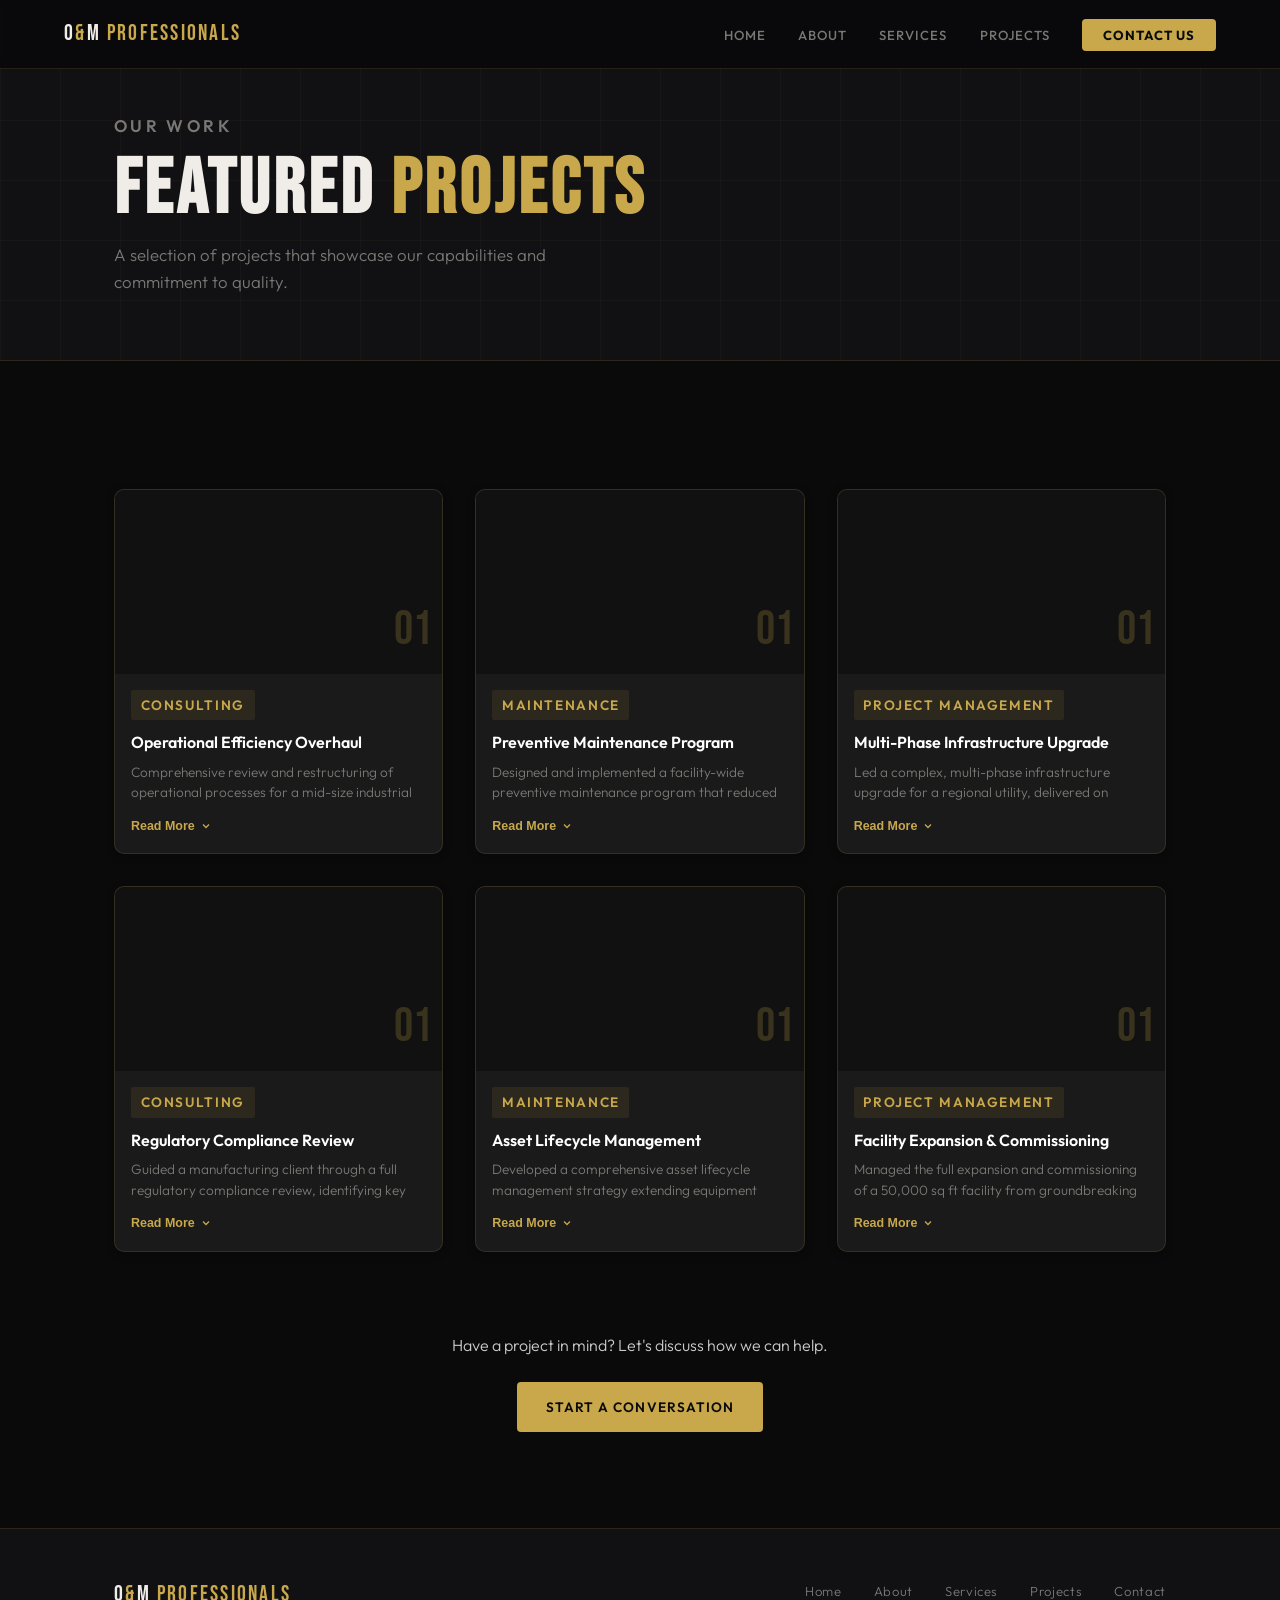
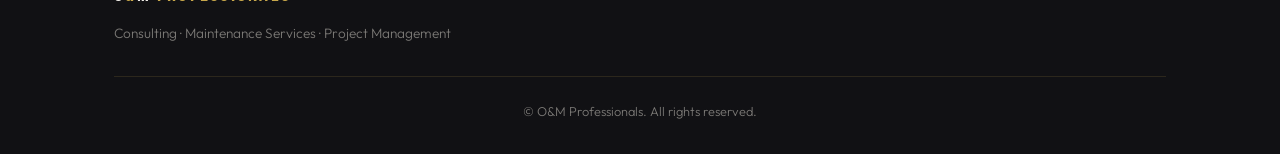
==== projects.html @ 2703a6f7 "Update projects.html" ====
<!DOCTYPE html>
<html lang="en">
<head>
<meta charset="UTF-8"/>
<meta name="viewport" content="width=device-width, initial-scale=1.0"/>
<title>Projects | O&M Professionals</title>
<link rel="stylesheet" href="css/style.css"/>
<link href="https://fonts.googleapis.com/css2?family=Bebas+Neue&family=Outfit:wght@300;400;500;600;700&display=swap" rel="stylesheet"/>
<style>
  /* Projects Grid */
  .projects-grid {
    display: grid;
    grid-template-columns: repeat(auto-fill,minmax(300px,1fr));
    gap: 2rem;
    margin-top: 2rem;
  }
  .project-card {
    background:#1a1a1a;
    border-radius:10px;
    overflow:hidden;
    box-shadow:0 2px 8px rgba(0,0,0,.3);
    color:#fff;
    display:flex;
    flex-direction:column;
    font-family:'Outfit',sans-serif;
  }
  .project-info {
    padding:1rem;
  }
  .project-tag {
    font-weight:600;
    color:#c8a84b;
    font-size:.85rem;
    text-transform:uppercase;
  }
  .proj-desc {
    font-size:.9rem;
    color:#ccc;
    line-height:1.5;
    max-height:3em;
    overflow:hidden;
    transition:max-height .4s ease;
    margin-bottom:.5rem;
  }
  .proj-desc.open { max-height:800px; }

  .rmb {
    background:none;
    border:none;
    color:#c8a84b;
    font-weight:600;
    font-size:.78rem;
    cursor:pointer;
    display:inline-flex;
    align-items:center;
    gap:.3rem;
    transition:color .2s;
  }
  .rmb:hover { color:#e6d07b; }
  .rmb svg { width:12px; height:12px; transition:transform .3s; }
  .rmb.open svg { transform:rotate(180deg); }

  /* Slider */
  .card-slider { position:relative; aspect-ratio:16/9; overflow:hidden; background:#111; }
  .card-track { display:flex; height:100%; transition:transform .5s ease; }
  .card-slide { min-width:100%; height:100%; flex-shrink:0; display:flex; align-items:center; justify-content:center; position:relative; }
  .card-slide-bg { position:absolute; inset:0; background-size:cover; background-position:center; transition:transform .5s; }
  .card-slide-num { font-family:'Bebas Neue',sans-serif; font-size:3rem; color:rgba(200,168,75,.22); position:absolute; bottom:5px; right:10px; z-index:1; }
</style>
</head>
<body>

<nav id="navbar">
  <div class="nav-inner">
    <a href="index.html" class="nav-logo">O<span class="gold">&amp;</span>M <span class="gold">Professionals</span></a>
    <button class="hamburger" id="hamburger"><span></span><span></span><span></span></button>
    <ul class="nav-links" id="navLinks">
      <li><a href="index.html">Home</a></li>
      <li><a href="about.html">About</a></li>
      <li><a href="services.html">Services</a></li>
      <li><a href="projects.html">Projects</a></li>
      <li><a href="contact.html" class="nav-cta">Contact Us</a></li>
    </ul>
  </div>
</nav>

<section class="page-hero">
  <div class="container page-hero-inner">
    <p class="section-eyebrow">Our Work</p>
    <h1>Featured <span>Projects</span></h1>
    <p>A selection of projects that showcase our capabilities and commitment to quality.</p>
  </div>
</section>

<section class="projects-section">
  <div class="container">
    <div class="projects-grid" id="projectsGrid"></div>

    <div style="margin-top: 5rem; text-align: center;">
      <p style="color: #ccc; margin-bottom: 1.5rem;">Have a project in mind? Let's discuss how we can help.</p>
      <a href="contact.html" class="btn-primary">Start a Conversation</a>
    </div>
  </div>
</section>

<footer id="footer">
  <div class="container">
    <div class="footer-top">
      <div class="footer-brand">
        <a href="index.html" class="nav-logo">O<span class="gold">&amp;</span>M <span class="gold">Professionals</span></a>
        <p>Consulting · Maintenance Services · Project Management</p>
      </div>
      <ul class="footer-nav">
        <li><a href="index.html">Home</a></li>
        <li><a href="about.html">About</a></li>
        <li><a href="services.html">Services</a></li>
        <li><a href="projects.html">Projects</a></li>
        <li><a href="contact.html">Contact</a></li>
      </ul>
    </div>
    <div class="footer-bottom">
      <p>&copy; <span id="year"></span> O&amp;M Professionals. All rights reserved.</p>
    </div>
  </div>
</footer>

<script>
// PROJECT DATA (6 projects)
var PROJECTS = [
  { id:1, tag:'Consulting', title:'Operational Efficiency Overhaul',
    desc:'Comprehensive review and restructuring of operational processes for a mid-size industrial client, resulting in a 30% reduction in overhead costs.',
    imgs:['project1a.jpg','project1b.jpg','project1c.jpg'] },
  { id:2, tag:'Maintenance', title:'Preventive Maintenance Program',
    desc:'Designed and implemented a facility-wide preventive maintenance program that reduced unplanned downtime by over 45% within the first year.',
    imgs:['project2a.jpg','project2b.jpg'] },
  { id:3, tag:'Project Management', title:'Multi-Phase Infrastructure Upgrade',
    desc:'Led a complex, multi-phase infrastructure upgrade for a regional utility, delivered on schedule and 8% under budget across 18 months.',
    imgs:['project3a.jpg','project3b.jpg','project3c.jpg'] },
  { id:4, tag:'Consulting', title:'Regulatory Compliance Review',
    desc:'Guided a manufacturing client through a full regulatory compliance review, identifying key gaps and implementing corrective action plans.',
    imgs:['project4a.jpg','project4b.jpg'] },
  { id:5, tag:'Maintenance', title:'Asset Lifecycle Management',
    desc:'Developed a comprehensive asset lifecycle management strategy extending equipment service life by an average of 6 years across the fleet.',
    imgs:['project5a.jpg','project5b.jpg','project5c.jpg'] },
  { id:6, tag:'Project Management', title:'Facility Expansion & Commissioning',
    desc:'Managed the full expansion and commissioning of a 50,000 sq ft facility from groundbreaking through operational handover.',
    imgs:['project6a.jpg','project6b.jpg'] }
];

document.addEventListener('DOMContentLoaded', function() {
  var grid = document.getElementById('projectsGrid');

  PROJECTS.forEach(function(p){
    // Build slides
    var slidesHTML = p.imgs.map(function(img,j){
      return '<div class="card-slide"><div class="card-slide-bg" style="background-image:url(\'images/'+img+'\')"></div><div class="card-slide-num">'+String(j+1).padStart(2,'0')+'</div></div>';
    }).join('');

    var card = document.createElement('div');
    card.className = 'project-card';
    card.innerHTML =
      '<div class="card-slider">' +
        '<div class="card-track">' + slidesHTML + '</div>' +
      '</div>' +
      '<div class="project-info">' +
        '<span class="project-tag">'+p.tag+'</span>' +
        '<h3>'+p.title+'</h3>' +
        '<p class="proj-desc" id="pd-'+p.id+'">'+p.desc+'</p>' +
        '<button class="rmb" id="rmb-'+p.id+'">Read More <svg viewBox="0 0 24 24" fill="none" stroke="currentColor" stroke-width="2.5"><polyline points="6 9 12 15 18 9"/></svg></button>' +
      '</div>';

    grid.appendChild(card);

    // Auto slider
    var track = card.querySelector('.card-track');
    var slidesCount = p.imgs.length;
    var current = 0;
    setInterval(function(){
      current = (current + 1) % slidesCount;
      track.style.transform = 'translateX(-' + (current*100) + '%)';
    },3500);

    // Read More toggle
    var descEl = document.getElementById('pd-'+p.id);
    var rmbEl = document.getElementById('rmb-'+p.id);
    rmbEl.addEventListener('click',function(){
      var isOpen = descEl.classList.toggle('open');
      rmbEl.classList.toggle('open',isOpen);
      rmbEl.innerHTML = (isOpen ? 'Read Less' : 'Read More') +
        ' <svg viewBox="0 0 24 24" fill="none" stroke="currentColor" stroke-width="2.5"><polyline points="6 9 12 15 18 9"/></svg>';
    });
  });
});
</script>
</body>
</html>
---- css/style.css ----
/* ===========================
   O&M PROFESSIONALS - STYLES
   Edit freely to customize!
=========================== */

:root {
  --bg:       #0a0a0b;
  --bg2:      #111114;
  --bg3:      #16161a;
  --bg4:      #1c1c22;
  --accent:   #c8a84b;
  --accent2:  #e8c86a;
  --text:     #f0ede8;
  --muted:    #7a7875;
  --border:   rgba(200, 168, 75, 0.15);
  --radius:   4px;
  --shadow:   0 8px 40px rgba(0,0,0,0.5);
  --trans:    all 0.3s ease;
}

*, *::before, *::after { margin: 0; padding: 0; box-sizing: border-box; }
html { scroll-behavior: smooth; }
body {
  background: var(--bg);
  color: var(--text);
  font-family: 'Outfit', sans-serif;
  font-weight: 300;
  line-height: 1.65;
  overflow-x: hidden;
}
img { max-width: 100%; display: block; }
a { text-decoration: none; color: inherit; }

.container { max-width: 1180px; margin: 0 auto; padding: 0 5vw; }
.gold { color: var(--accent); }

.section-eyebrow {
  display: inline-block;
  font-size: 0.75rem;
  font-weight: 600;
  letter-spacing: 0.2em;
  text-transform: uppercase;
  color: var(--accent);
  margin-bottom: 0.75rem;
}
.section-title {
  font-family: 'Bebas Neue', sans-serif;
  font-size: clamp(2.2rem, 4vw, 3.2rem);
  letter-spacing: 0.04em;
  line-height: 1.1;
  margin-bottom: 1rem;
}
.section-title span { color: var(--accent); }
.section-subtitle { color: var(--muted); max-width: 560px; font-size: 1rem; }
.section-header { text-align: center; margin-bottom: 4rem; }
.section-header .section-subtitle { margin: 0 auto; }
.body-text { color: #b8b4ae; margin-bottom: 1rem; }

/* BUTTONS */
.btn-primary {
  display: inline-flex;
  align-items: center;
  gap: 0.5rem;
  background: var(--accent);
  color: #0a0a0b;
  font-family: 'Outfit', sans-serif;
  font-size: 0.85rem;
  font-weight: 600;
  letter-spacing: 0.08em;
  text-transform: uppercase;
  padding: 0.85rem 1.8rem;
  border: none;
  border-radius: var(--radius);
  cursor: pointer;
  transition: var(--trans);
}
.btn-primary:hover { background: var(--accent2); transform: translateY(-2px); box-shadow: 0 6px 20px rgba(200,168,75,0.3); }

.btn-outline {
  display: inline-flex;
  align-items: center;
  font-size: 0.85rem;
  font-weight: 600;
  letter-spacing: 0.08em;
  text-transform: uppercase;
  padding: 0.85rem 1.8rem;
  border: 1px solid rgba(240,237,232,0.3);
  border-radius: var(--radius);
  color: var(--text);
  background: transparent;
  transition: var(--trans);
}
.btn-outline:hover { border-color: var(--accent); color: var(--accent); }

/* ======================== NAV ======================== */
#navbar {
  position: fixed;
  top: 0; left: 0; right: 0;
  z-index: 200;
  padding: 0 5vw;
  background: rgba(10,10,11,0.95);
  backdrop-filter: blur(14px);
  border-bottom: 1px solid var(--border);
}
.nav-inner {
  display: flex;
  align-items: center;
  justify-content: space-between;
  height: 68px;
}
.nav-logo {
  font-family: 'Bebas Neue', sans-serif;
  font-size: 1.4rem;
  letter-spacing: 0.1em;
  white-space: nowrap;
}
.nav-links {
  display: flex;
  align-items: center;
  gap: 2rem;
  list-style: none;
}
.nav-links a {
  font-size: 0.82rem;
  font-weight: 500;
  letter-spacing: 0.08em;
  text-transform: uppercase;
  color: var(--muted);
  transition: color 0.2s;
  padding-bottom: 4px;
  border-bottom: 2px solid transparent;
}
.nav-links a:hover { color: var(--text); }
.nav-links a.active { color: var(--accent); border-bottom-color: var(--accent); }
.nav-cta {
  background: var(--accent) !important;
  color: #0a0a0b !important;
  padding: 0.5rem 1.3rem !important;
  border-radius: var(--radius) !important;
  font-weight: 700 !important;
  border-bottom: none !important;
}
.nav-cta:hover { background: var(--accent2) !important; }
.nav-cta.active { background: var(--accent2) !important; border-bottom: none !important; }

.hamburger {
  display: none;
  flex-direction: column;
  gap: 5px;
  background: none;
  border: none;
  cursor: pointer;
  padding: 4px;
}
.hamburger span { display: block; width: 24px; height: 2px; background: var(--text); transition: var(--trans); border-radius: 2px; }

/* ======================== PAGE HERO (inner pages) ======================== */
.page-hero {
  padding: 7rem 0 4rem;
  background: var(--bg2);
  border-bottom: 1px solid var(--border);
  position: relative;
  overflow: hidden;
}
.page-hero::before {
  content: '';
  position: absolute;
  inset: 0;
  background-image:
    linear-gradient(rgba(200,168,75,0.04) 1px, transparent 1px),
    linear-gradient(90deg, rgba(200,168,75,0.04) 1px, transparent 1px);
  background-size: 60px 60px;
  pointer-events: none;
}
.page-hero-inner { position: relative; }
.page-hero h1 {
  font-family: 'Bebas Neue', sans-serif;
  font-size: clamp(3rem, 6vw, 5rem);
  letter-spacing: 0.05em;
  line-height: 1;
  margin-bottom: 0.75rem;
}
.page-hero h1 span { color: var(--accent); }
.page-hero p { color: var(--muted); font-size: 1.05rem; max-width: 500px; }

/* ======================== SLIDER (home) ======================== */
.slider { position: relative; width: 100%; height: 100vh; min-height: 600px; overflow: hidden; }
.slide { position: absolute; inset: 0; opacity: 0; transition: opacity 0.9s ease; }
.slide.active { opacity: 1; z-index: 1; }
.slide-bg {
  position: absolute; inset: 0;
  background-size: cover; background-position: center;
  background-color: #1a1a22;
  transform: scale(1.04);
  transition: transform 6s ease;
}
.slide.active .slide-bg { transform: scale(1); }
.slide-overlay {
  position: absolute; inset: 0;
  background: linear-gradient(105deg, rgba(10,10,11,0.88) 0%, rgba(10,10,11,0.5) 60%, rgba(10,10,11,0.2) 100%);
}
.slide-overlay::after {
  content: '';
  position: absolute; inset: 0;
  background-image:
    linear-gradient(rgba(200,168,75,0.04) 1px, transparent 1px),
    linear-gradient(90deg, rgba(200,168,75,0.04) 1px, transparent 1px);
  background-size: 60px 60px;
}
.slide-content {
  position: absolute; inset: 0; z-index: 2;
  display: flex; flex-direction: column; justify-content: center;
  padding: 0 5vw; padding-top: 68px; max-width: 780px;
}
.slide-eyebrow {
  font-size: 0.75rem; font-weight: 600; letter-spacing: 0.25em;
  text-transform: uppercase; color: var(--accent); margin-bottom: 1rem;
  opacity: 0; transform: translateY(16px);
  transition: opacity 0.6s 0.3s ease, transform 0.6s 0.3s ease;
}
.slide.active .slide-eyebrow { opacity: 1; transform: translateY(0); }
.slide-content h1 {
  font-family: 'Bebas Neue', sans-serif;
  font-size: clamp(3rem, 7vw, 6rem);
  letter-spacing: 0.04em; line-height: 1.05; margin-bottom: 1.2rem;
  opacity: 0; transform: translateY(24px);
  transition: opacity 0.7s 0.5s ease, transform 0.7s 0.5s ease;
}
.slide.active .slide-content h1 { opacity: 1; transform: translateY(0); }
.slide-content h1 span { color: var(--accent); }
.slide-sub {
  font-size: 1rem; color: rgba(240,237,232,0.75);
  max-width: 480px; margin-bottom: 2rem;
  opacity: 0; transform: translateY(16px);
  transition: opacity 0.6s 0.7s ease, transform 0.6s 0.7s ease;
}
.slide.active .slide-sub { opacity: 1; transform: translateY(0); }
.slide-btns {
  display: flex; gap: 1rem; flex-wrap: wrap;
  opacity: 0; transform: translateY(16px);
  transition: opacity 0.6s 0.9s ease, transform 0.6s 0.9s ease;
}
.slide.active .slide-btns { opacity: 1; transform: translateY(0); }
.slider-arrow {
  position: absolute; top: 50%; transform: translateY(-50%);
  z-index: 10; background: rgba(200,168,75,0.15);
  border: 1px solid var(--border); color: var(--text);
  width: 48px; height: 48px; border-radius: 50%;
  font-size: 1.2rem; cursor: pointer; transition: var(--trans);
  display: flex; align-items: center; justify-content: center;
}
.slider-arrow:hover { background: var(--accent); color: #0a0a0b; }
.slider-arrow.prev { left: 2rem; }
.slider-arrow.next { right: 2rem; }
.slider-dots {
  position: absolute; bottom: 2rem; left: 50%; transform: translateX(-50%);
  z-index: 10; display: flex; gap: 0.6rem;
}
.dot {
  width: 8px; height: 8px; border-radius: 50%;
  background: rgba(240,237,232,0.3); border: none; cursor: pointer;
  transition: var(--trans); padding: 0;
}
.dot.active { background: var(--accent); transform: scale(1.3); }

/* ======================== ABOUT PAGE ======================== */
.about-section { padding: 6rem 0; background: var(--bg); }
.about-grid { display: grid; grid-template-columns: 1fr 1fr; gap: 5rem; align-items: center; }
.about-img-col { position: relative; }
.about-img-box {
  aspect-ratio: 4/5; border-radius: var(--radius);
  overflow: hidden; background: var(--bg3); position: relative;
}
.about-img-box img { width: 100%; height: 100%; object-fit: cover; }
.about-img-placeholder {
  position: absolute; inset: 0;
  display: flex; align-items: center; justify-content: center; background: var(--bg3);
}
.about-img-placeholder svg { width: 40%; opacity: 0.6; }
.about-badge {
  position: absolute; bottom: -1.5rem; right: -1.5rem;
  background: var(--accent); color: #0a0a0b;
  padding: 1.2rem 1.5rem; border-radius: var(--radius);
  text-align: center; box-shadow: var(--shadow);
}
.badge-num { display: block; font-family: 'Bebas Neue', sans-serif; font-size: 2.4rem; line-height: 1; }
.badge-text { display: block; font-size: 0.75rem; font-weight: 700; letter-spacing: 0.05em; }
.about-stats {
  display: flex; gap: 2rem; margin: 2rem 0;
  padding: 1.5rem 0;
  border-top: 1px solid var(--border); border-bottom: 1px solid var(--border);
}
.stat { text-align: center; flex: 1; }
.stat-num { display: block; font-family: 'Bebas Neue', sans-serif; font-size: 2.2rem; color: var(--accent); letter-spacing: 0.05em; }
.stat-label { font-size: 0.78rem; color: var(--muted); letter-spacing: 0.05em; }

/* ======================== SERVICES ======================== */
.services-section { padding: 6rem 0; background: var(--bg); }
.services-grid { display: grid; grid-template-columns: repeat(3, 1fr); gap: 1.5rem; }
.service-card {
  background: var(--bg3); border: 1px solid var(--border);
  border-radius: var(--radius); padding: 2.5rem 2rem;
  transition: var(--trans); position: relative; overflow: hidden;
}
.service-card::before {
  content: ''; position: absolute; bottom: 0; left: 0;
  width: 0; height: 3px; background: var(--accent); transition: width 0.4s ease;
}
.service-card:hover::before { width: 100%; }
.service-card:hover { transform: translateY(-6px); box-shadow: var(--shadow); border-color: rgba(200,168,75,0.3); }
.service-card.featured { background: var(--bg4); border-color: rgba(200,168,75,0.4); }
.service-card.featured::after {
  content: 'Core Service'; position: absolute; top: 1rem; right: 1rem;
  font-size: 0.65rem; font-weight: 700; letter-spacing: 0.1em; text-transform: uppercase;
  background: rgba(200,168,75,0.15); color: var(--accent); padding: 0.25rem 0.6rem; border-radius: 2px;
}
.service-icon {
  width: 52px; height: 52px; background: rgba(200,168,75,0.1);
  border-radius: var(--radius); display: flex; align-items: center; justify-content: center;
  margin-bottom: 1.5rem; color: var(--accent);
}
.service-icon svg { width: 28px; height: 28px; }
.service-card h3 { font-family: 'Bebas Neue', sans-serif; font-size: 1.6rem; letter-spacing: 0.05em; margin-bottom: 0.75rem; }
.service-card p { color: var(--muted); font-size: 0.9rem; margin-bottom: 1.2rem; }
.service-list { list-style: none; display: flex; flex-direction: column; gap: 0.4rem; }
.service-list li { font-size: 0.85rem; color: #a8a49e; padding-left: 1.1rem; position: relative; }
.service-list li::before { content: '—'; position: absolute; left: 0; color: var(--accent); font-size: 0.7rem; top: 0.2rem; }

/* ======================== PROJECTS ======================== */
.projects-section { padding: 6rem 0; background: var(--bg); }
.projects-grid { display: grid; grid-template-columns: repeat(3, 1fr); gap: 1.5rem; }
.project-card { background: var(--bg3); border: 1px solid var(--border); border-radius: var(--radius); overflow: hidden; transition: var(--trans); }
.project-card:hover { transform: translateY(-6px); box-shadow: var(--shadow); }
.project-img { aspect-ratio: 16/9; background: var(--bg4); position: relative; overflow: hidden; }
.project-img img { width: 100%; height: 100%; object-fit: cover; transition: transform 0.5s ease; }
.project-card:hover .project-img img { transform: scale(1.06); }
.project-num {
  position: absolute; inset: 0; display: flex; align-items: center; justify-content: center;
  font-family: 'Bebas Neue', sans-serif; font-size: 3.5rem; color: rgba(200,168,75,0.25); letter-spacing: 0.1em;
}
.project-info { padding: 1.5rem; }
.project-tag {
  display: inline-block; font-size: 0.68rem; font-weight: 700;
  letter-spacing: 0.12em; text-transform: uppercase; color: var(--accent);
  background: rgba(200,168,75,0.1); padding: 0.25rem 0.6rem; border-radius: 2px; margin-bottom: 0.75rem;
}
.project-info h3 { font-size: 1rem; font-weight: 600; margin-bottom: 0.5rem; line-height: 1.35; }
.project-info p { font-size: 0.85rem; color: var(--muted); }

/* ======================== CONTACT ======================== */
.contact-section { padding: 6rem 0; background: var(--bg); }
.contact-wrap { display: grid; grid-template-columns: 1fr 1.8fr; gap: 4rem; align-items: start; }
.contact-info h3 { font-family: 'Bebas Neue', sans-serif; font-size: 2rem; letter-spacing: 0.05em; margin-bottom: 1rem; }
.contact-info > p { color: var(--muted); margin-bottom: 2rem; }
.contact-detail { display: flex; gap: 1rem; align-items: flex-start; margin-bottom: 1.5rem; }
.contact-icon {
  width: 42px; height: 42px; min-width: 42px;
  background: rgba(200,168,75,0.1); border-radius: var(--radius);
  display: flex; align-items: center; justify-content: center; color: var(--accent);
}
.contact-icon svg { width: 20px; height: 20px; }
.contact-label { display: block; font-size: 0.7rem; font-weight: 700; letter-spacing: 0.12em; text-transform: uppercase; color: var(--muted); margin-bottom: 0.15rem; }
.contact-value { font-size: 0.9rem; color: var(--text); }

.contact-form { display: flex; flex-direction: column; gap: 1.2rem; }
.form-row { display: grid; grid-template-columns: 1fr 1fr; gap: 1.2rem; }
.form-group { display: flex; flex-direction: column; gap: 0.4rem; }
.form-group label { font-size: 0.78rem; font-weight: 600; letter-spacing: 0.06em; text-transform: uppercase; color: #a8a49e; }
.req { color: var(--accent); }
.file-hint { font-size: 0.72rem; text-transform: none; letter-spacing: 0; font-weight: 400; color: var(--muted); }
.form-group input, .form-group textarea {
  background: var(--bg3); border: 1px solid rgba(255,255,255,0.08);
  border-radius: var(--radius); padding: 0.85rem 1rem;
  color: var(--text); font-family: 'Outfit', sans-serif; font-size: 0.95rem;
  font-weight: 300; outline: none; transition: border-color 0.2s; width: 100%;
}
.form-group input::placeholder, .form-group textarea::placeholder { color: var(--muted); }
.form-group input:focus, .form-group textarea:focus { border-color: var(--accent); }
textarea { resize: vertical; min-height: 130px; }

.file-drop {
  position: relative; background: var(--bg3);
  border: 1px dashed rgba(200,168,75,0.3); border-radius: var(--radius);
  transition: var(--trans); cursor: pointer;
}
.file-drop:hover, .file-drop.dragover { border-color: var(--accent); background: rgba(200,168,75,0.04); }
.file-drop input[type="file"] {
  position: absolute; inset: 0; opacity: 0; cursor: pointer;
  width: 100%; height: 100%; border: none; padding: 0; background: none;
}
.file-drop-ui { padding: 2rem; text-align: center; pointer-events: none; }
.file-drop-ui svg { width: 32px; height: 32px; color: var(--accent); margin: 0 auto 0.75rem; }
.file-drop-ui p { font-size: 0.9rem; color: var(--muted); }
.browse-link { color: var(--accent); text-decoration: underline; }
.file-types { font-size: 0.78rem; margin-top: 0.3rem; color: #5a5754; }
.file-list { display: flex; flex-direction: column; gap: 0.5rem; margin-top: 0.6rem; }
.file-item { display: flex; align-items: center; justify-content: space-between; background: var(--bg3); border: 1px solid var(--border); border-radius: var(--radius); padding: 0.5rem 0.8rem; font-size: 0.82rem; }
.file-item-name { color: var(--text); }
.file-item-size { color: var(--muted); font-size: 0.75rem; margin-left: 0.5rem; }
.file-remove { background: none; border: none; color: var(--muted); cursor: pointer; font-size: 1.1rem; line-height: 1; transition: color 0.2s; margin-left: auto; }
.file-remove:hover { color: #e06060; }

.btn-submit { align-self: flex-start; margin-top: 0.5rem; }
.btn-submit svg { width: 16px; height: 16px; }
.form-success {
  display: none; align-items: center; gap: 0.6rem;
  background: rgba(72,199,116,0.1); border: 1px solid rgba(72,199,116,0.3);
  color: #48c774; padding: 0.9rem 1.2rem; border-radius: var(--radius); font-size: 0.9rem;
}
.form-success svg { width: 18px; height: 18px; flex-shrink: 0; }
.form-success.show { display: flex; }

/* ======================== FOOTER ======================== */
#footer {
  background: var(--bg2); border-top: 1px solid var(--border); padding: 3rem 0 2rem;
}
.footer-top { display: flex; justify-content: space-between; align-items: flex-start; margin-bottom: 2rem; flex-wrap: wrap; gap: 2rem; }
.footer-brand p { color: var(--muted); font-size: 0.85rem; margin-top: 0.5rem; }
.footer-nav { display: flex; gap: 2rem; list-style: none; flex-wrap: wrap; }
.footer-nav a { font-size: 0.82rem; color: var(--muted); letter-spacing: 0.05em; transition: color 0.2s; }
.footer-nav a:hover { color: var(--accent); }
.footer-bottom { border-top: 1px solid var(--border); padding-top: 1.5rem; text-align: center; }
.footer-bottom p { font-size: 0.8rem; color: var(--muted); }

/* ======================== SCROLL ANIMATIONS ======================== */
.fade-in { opacity: 0; transform: translateY(28px); transition: opacity 0.7s ease, transform 0.7s ease; }
.fade-in.visible { opacity: 1; transform: translateY(0); }

/* ======================== RESPONSIVE ======================== */
@media (max-width: 900px) {
  .services-grid, .projects-grid { grid-template-columns: 1fr 1fr; }
  .about-grid { grid-template-columns: 1fr; gap: 3rem; }
  .about-img-col { max-width: 400px; margin: 0 auto; }
  .contact-wrap { grid-template-columns: 1fr; gap: 3rem; }
}
@media (max-width: 640px) {
  .hamburger { display: flex; }
  .nav-links {
    display: none; position: absolute; top: 68px; left: 0; right: 0;
    background: rgba(10,10,11,0.98); flex-direction: column;
    padding: 1.5rem 5vw; gap: 1.2rem; border-bottom: 1px solid var(--border);
  }
  .nav-links.open { display: flex; }
  .nav-links a { font-size: 1rem; }
  .services-grid, .projects-grid { grid-template-columns: 1fr; }
  .form-row { grid-template-columns: 1fr; }
  .slide-content h1 { font-size: 2.6rem; }
  .slider-arrow { display: none; }
  .about-badge { right: 0; }
}
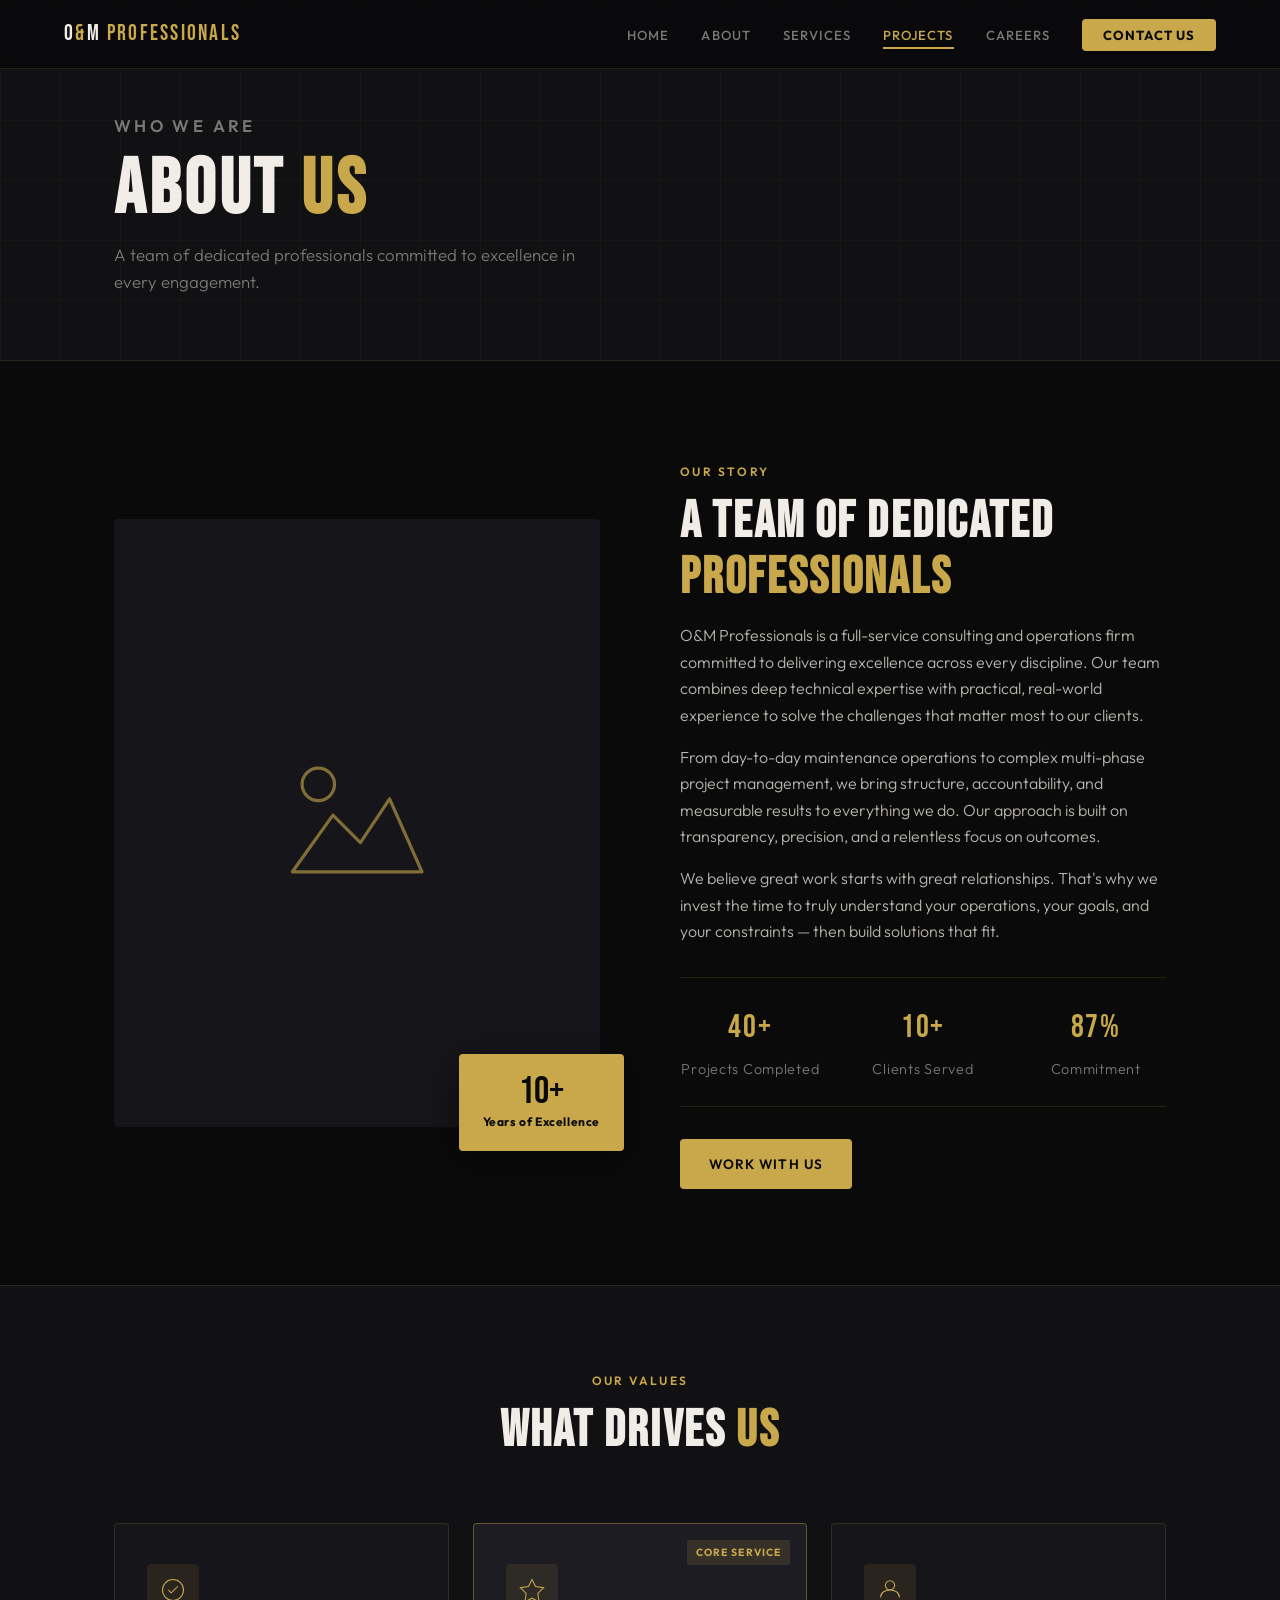
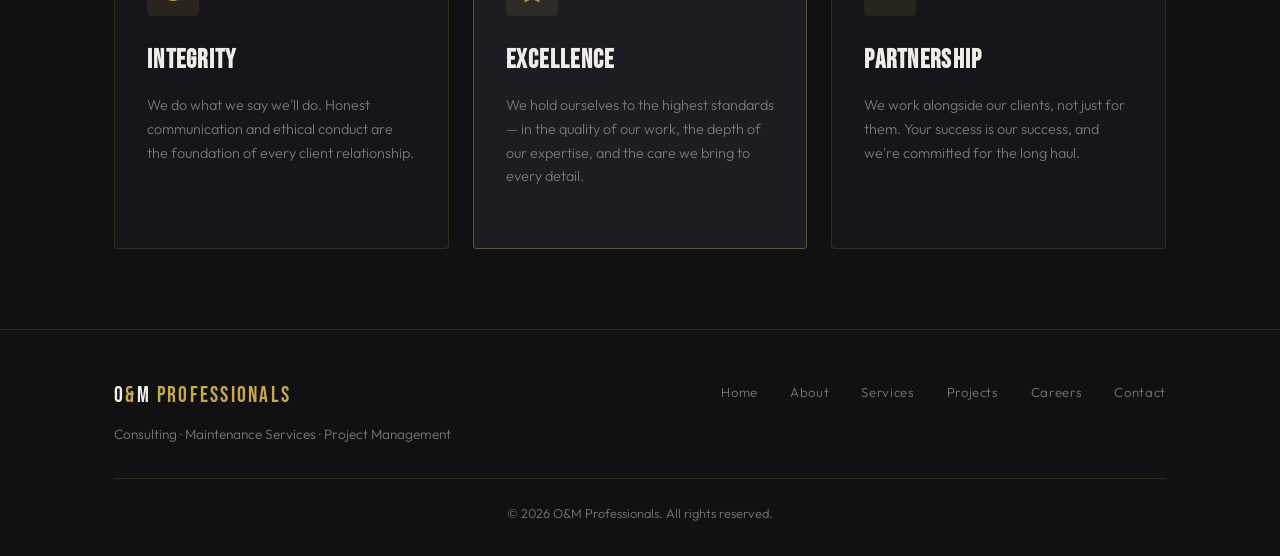
==== commit 9a76ee34: "Update projects.html" ====
--- a/projects.html
+++ b/projects.html
@@ -1,196 +1,169 @@
 <!DOCTYPE html>
 <html lang="en">
 <head>
-<meta charset="UTF-8"/>
-<meta name="viewport" content="width=device-width, initial-scale=1.0"/>
-<title>Projects | O&M Professionals</title>
-<link rel="stylesheet" href="css/style.css"/>
-<link href="https://fonts.googleapis.com/css2?family=Bebas+Neue&family=Outfit:wght@300;400;500;600;700&display=swap" rel="stylesheet"/>
-<style>
-  /* Projects Grid */
-  .projects-grid {
-    display: grid;
-    grid-template-columns: repeat(auto-fill,minmax(300px,1fr));
-    gap: 2rem;
-    margin-top: 2rem;
-  }
-  .project-card {
-    background:#1a1a1a;
-    border-radius:10px;
-    overflow:hidden;
-    box-shadow:0 2px 8px rgba(0,0,0,.3);
-    color:#fff;
-    display:flex;
-    flex-direction:column;
-    font-family:'Outfit',sans-serif;
-  }
-  .project-info {
-    padding:1rem;
-  }
-  .project-tag {
-    font-weight:600;
-    color:#c8a84b;
-    font-size:.85rem;
-    text-transform:uppercase;
-  }
-  .proj-desc {
-    font-size:.9rem;
-    color:#ccc;
-    line-height:1.5;
-    max-height:3em;
-    overflow:hidden;
-    transition:max-height .4s ease;
-    margin-bottom:.5rem;
-  }
-  .proj-desc.open { max-height:800px; }
-
-  .rmb {
-    background:none;
-    border:none;
-    color:#c8a84b;
-    font-weight:600;
-    font-size:.78rem;
-    cursor:pointer;
-    display:inline-flex;
-    align-items:center;
-    gap:.3rem;
-    transition:color .2s;
-  }
-  .rmb:hover { color:#e6d07b; }
-  .rmb svg { width:12px; height:12px; transition:transform .3s; }
-  .rmb.open svg { transform:rotate(180deg); }
-
-  /* Slider */
-  .card-slider { position:relative; aspect-ratio:16/9; overflow:hidden; background:#111; }
-  .card-track { display:flex; height:100%; transition:transform .5s ease; }
-  .card-slide { min-width:100%; height:100%; flex-shrink:0; display:flex; align-items:center; justify-content:center; position:relative; }
-  .card-slide-bg { position:absolute; inset:0; background-size:cover; background-position:center; transition:transform .5s; }
-  .card-slide-num { font-family:'Bebas Neue',sans-serif; font-size:3rem; color:rgba(200,168,75,.22); position:absolute; bottom:5px; right:10px; z-index:1; }
-</style>
+  <meta charset="UTF-8"/>
+  <meta name="viewport" content="width=device-width, initial-scale=1.0"/>
+  <title>About | O&M Professionals</title>
+  <link rel="stylesheet" href="css/style.css"/>
+  <link href="https://fonts.googleapis.com/css2?family=Bebas+Neue&family=Outfit:wght@300;400;500;600;700&display=swap" rel="stylesheet"/>
+  <style>
+    /* Animated stat numbers */
+    .about-stats { display: flex; gap: 2rem; margin: 2rem 0; }
+    .stat { text-align: center; }
+    .stat-num { font-family: 'Bebas Neue', sans-serif; font-size: 2rem; color: var(--accent); display:block; }
+    .stat-label { font-size: .9rem; color: var(--muted); display:block; margin-top: .25rem; }
+  </style>
 </head>
 <body>
 
-<nav id="navbar">
-  <div class="nav-inner">
-    <a href="index.html" class="nav-logo">O<span class="gold">&amp;</span>M <span class="gold">Professionals</span></a>
-    <button class="hamburger" id="hamburger"><span></span><span></span><span></span></button>
-    <ul class="nav-links" id="navLinks">
-      <li><a href="index.html">Home</a></li>
-      <li><a href="about.html">About</a></li>
-      <li><a href="services.html">Services</a></li>
-      <li><a href="projects.html">Projects</a></li>
-      <li><a href="contact.html" class="nav-cta">Contact Us</a></li>
-    </ul>
-  </div>
-</nav>
-
-<section class="page-hero">
-  <div class="container page-hero-inner">
-    <p class="section-eyebrow">Our Work</p>
-    <h1>Featured <span>Projects</span></h1>
-    <p>A selection of projects that showcase our capabilities and commitment to quality.</p>
-  </div>
-</section>
-
-<section class="projects-section">
-  <div class="container">
-    <div class="projects-grid" id="projectsGrid"></div>
-
-    <div style="margin-top: 5rem; text-align: center;">
-      <p style="color: #ccc; margin-bottom: 1.5rem;">Have a project in mind? Let's discuss how we can help.</p>
-      <a href="contact.html" class="btn-primary">Start a Conversation</a>
-    </div>
-  </div>
-</section>
-
-<footer id="footer">
-  <div class="container">
-    <div class="footer-top">
-      <div class="footer-brand">
-        <a href="index.html" class="nav-logo">O<span class="gold">&amp;</span>M <span class="gold">Professionals</span></a>
-        <p>Consulting · Maintenance Services · Project Management</p>
-      </div>
-      <ul class="footer-nav">
+  <nav id="navbar">
+    <div class="nav-inner">
+      <a href="index.html" class="nav-logo">O<span class="gold">&amp;</span>M <span class="gold">Professionals</span></a>
+      <button class="hamburger" id="hamburger"><span></span><span></span><span></span></button>
+      <ul class="nav-links" id="navLinks">
         <li><a href="index.html">Home</a></li>
         <li><a href="about.html">About</a></li>
         <li><a href="services.html">Services</a></li>
         <li><a href="projects.html">Projects</a></li>
-        <li><a href="contact.html">Contact</a></li>
+        <li><a href="careers.html">Careers</a></li>
+        <li><a href="contact.html" class="nav-cta">Contact Us</a></li>
       </ul>
     </div>
-    <div class="footer-bottom">
-      <p>&copy; <span id="year"></span> O&amp;M Professionals. All rights reserved.</p>
+  </nav>
+
+  <!-- PAGE HERO -->
+  <section class="page-hero">
+    <div class="container page-hero-inner">
+      <p class="section-eyebrow">Who We Are</p>
+      <h1>About <span>Us</span></h1>
+      <p>A team of dedicated professionals committed to excellence in every engagement.</p>
     </div>
-  </div>
-</footer>
+  </section>
 
-<script>
-// PROJECT DATA (6 projects)
-var PROJECTS = [
-  { id:1, tag:'Consulting', title:'Operational Efficiency Overhaul',
-    desc:'Comprehensive review and restructuring of operational processes for a mid-size industrial client, resulting in a 30% reduction in overhead costs.',
-    imgs:['project1a.jpg','project1b.jpg','project1c.jpg'] },
-  { id:2, tag:'Maintenance', title:'Preventive Maintenance Program',
-    desc:'Designed and implemented a facility-wide preventive maintenance program that reduced unplanned downtime by over 45% within the first year.',
-    imgs:['project2a.jpg','project2b.jpg'] },
-  { id:3, tag:'Project Management', title:'Multi-Phase Infrastructure Upgrade',
-    desc:'Led a complex, multi-phase infrastructure upgrade for a regional utility, delivered on schedule and 8% under budget across 18 months.',
-    imgs:['project3a.jpg','project3b.jpg','project3c.jpg'] },
-  { id:4, tag:'Consulting', title:'Regulatory Compliance Review',
-    desc:'Guided a manufacturing client through a full regulatory compliance review, identifying key gaps and implementing corrective action plans.',
-    imgs:['project4a.jpg','project4b.jpg'] },
-  { id:5, tag:'Maintenance', title:'Asset Lifecycle Management',
-    desc:'Developed a comprehensive asset lifecycle management strategy extending equipment service life by an average of 6 years across the fleet.',
-    imgs:['project5a.jpg','project5b.jpg','project5c.jpg'] },
-  { id:6, tag:'Project Management', title:'Facility Expansion & Commissioning',
-    desc:'Managed the full expansion and commissioning of a 50,000 sq ft facility from groundbreaking through operational handover.',
-    imgs:['project6a.jpg','project6b.jpg'] }
-];
+  <!-- ABOUT CONTENT -->
+  <section class="about-section">
+    <div class="container">
+      <div class="about-grid">
+        <div class="about-img-col">
+          <div class="about-img-box">
+            <img src="images/about.jpg" alt="About O&M Professionals" onerror="this.style.display='none'"/>
+            <div class="about-img-placeholder">
+              <svg viewBox="0 0 120 120" fill="none" xmlns="http://www.w3.org/2000/svg">
+                <rect width="120" height="120" fill="#16161a"/>
+                <path d="M20 90 L45 55 L62 72 L80 45 L100 90Z" fill="none" stroke="#c8a84b" stroke-width="2" stroke-linejoin="round"/>
+                <circle cx="36" cy="36" r="10" fill="none" stroke="#c8a84b" stroke-width="2"/>
+              </svg>
+            </div>
+          </div>
+          <div class="about-badge">
+            <span class="badge-num">10+</span>
+            <span class="badge-text">Years of Excellence</span>
+          </div>
+        </div>
 
-document.addEventListener('DOMContentLoaded', function() {
-  var grid = document.getElementById('projectsGrid');
+        <div>
+          <p class="section-eyebrow">Our Story</p>
+          <h2 class="section-title">A Team of Dedicated <span>Professionals</span></h2>
+          <p class="body-text">O&amp;M Professionals is a full-service consulting and operations firm committed to delivering excellence across every discipline. Our team combines deep technical expertise with practical, real-world experience to solve the challenges that matter most to our clients.</p>
+          <p class="body-text">From day-to-day maintenance operations to complex multi-phase project management, we bring structure, accountability, and measurable results to everything we do. Our approach is built on transparency, precision, and a relentless focus on outcomes.</p>
+          <p class="body-text">We believe great work starts with great relationships. That's why we invest the time to truly understand your operations, your goals, and your constraints — then build solutions that fit.</p>
 
-  PROJECTS.forEach(function(p){
-    // Build slides
-    var slidesHTML = p.imgs.map(function(img,j){
-      return '<div class="card-slide"><div class="card-slide-bg" style="background-image:url(\'images/'+img+'\')"></div><div class="card-slide-num">'+String(j+1).padStart(2,'0')+'</div></div>';
-    }).join('');
+          <div class="about-stats">
+            <div class="stat"><span class="stat-num" data-target="40">0</span><span class="stat-label">Projects Completed</span></div>
+            <div class="stat"><span class="stat-num" data-target="10">0</span><span class="stat-label">Clients Served</span></div>
+            <div class="stat"><span class="stat-num" data-target="100">0</span><span class="stat-label">Commitment</span></div>
+          </div>
+          <a href="contact.html" class="btn-primary">Work With Us</a>
+        </div>
+      </div>
+    </div>
+  </section>
 
-    var card = document.createElement('div');
-    card.className = 'project-card';
-    card.innerHTML =
-      '<div class="card-slider">' +
-        '<div class="card-track">' + slidesHTML + '</div>' +
-      '</div>' +
-      '<div class="project-info">' +
-        '<span class="project-tag">'+p.tag+'</span>' +
-        '<h3>'+p.title+'</h3>' +
-        '<p class="proj-desc" id="pd-'+p.id+'">'+p.desc+'</p>' +
-        '<button class="rmb" id="rmb-'+p.id+'">Read More <svg viewBox="0 0 24 24" fill="none" stroke="currentColor" stroke-width="2.5"><polyline points="6 9 12 15 18 9"/></svg></button>' +
-      '</div>';
+  <!-- VALUES -->
+  <section style="padding: 5rem 0; background: var(--bg2); border-top: 1px solid var(--border);">
+    <div class="container">
+      <div class="section-header">
+        <p class="section-eyebrow">Our Values</p>
+        <h2 class="section-title">What Drives <span>Us</span></h2>
+      </div>
+      <div class="services-grid">
+        <div class="service-card">
+          <div class="service-icon">
+            <svg viewBox="0 0 48 48" fill="none" stroke="currentColor" stroke-width="1.8">
+              <circle cx="24" cy="24" r="18"/>
+              <polyline points="16 24 21 29 32 18" stroke-linecap="round" stroke-linejoin="round"/>
+            </svg>
+          </div>
+          <h3>Integrity</h3>
+          <p>We do what we say we'll do. Honest communication and ethical conduct are the foundation of every client relationship.</p>
+        </div>
+        <div class="service-card featured">
+          <div class="service-icon">
+            <svg viewBox="0 0 48 48" fill="none" stroke="currentColor" stroke-width="1.8">
+              <polygon points="24 6 30 18 44 20 34 30 36 44 24 38 12 44 14 30 4 20 18 18"/>
+            </svg>
+          </div>
+          <h3>Excellence</h3>
+          <p>We hold ourselves to the highest standards — in the quality of our work, the depth of our expertise, and the care we bring to every detail.</p>
+        </div>
+        <div class="service-card">
+          <div class="service-icon">
+            <svg viewBox="0 0 48 48" fill="none" stroke="currentColor" stroke-width="1.8">
+              <path d="M8 36 C8 28 16 24 24 24 C32 24 40 28 40 36" stroke-linecap="round"/>
+              <circle cx="24" cy="16" r="8"/>
+            </svg>
+          </div>
+          <h3>Partnership</h3>
+          <p>We work alongside our clients, not just for them. Your success is our success, and we're committed for the long haul.</p>
+        </div>
+      </div>
+    </div>
+  </section>
 
-    grid.appendChild(card);
+  <footer id="footer">
+    <div class="container">
+      <div class="footer-top">
+        <div class="footer-brand">
+          <a href="index.html" class="nav-logo">O<span class="gold">&amp;</span>M <span class="gold">Professionals</span></a>
+          <p>Consulting · Maintenance Services · Project Management</p>
+        </div>
+        <ul class="footer-nav">
+          <li><a href="index.html">Home</a></li>
+          <li><a href="about.html">About</a></li>
+          <li><a href="services.html">Services</a></li>
+          <li><a href="projects.html">Projects</a></li>
+          <li><a href="careers.html">Careers</a></li>
+          <li><a href="contact.html">Contact</a></li>
+        </ul>
+      </div>
+      <div class="footer-bottom">
+        <p>&copy; <span id="year"></span> O&amp;M Professionals. All rights reserved.</p>
+      </div>
+    </div>
+  </footer>
 
-    // Auto slider
-    var track = card.querySelector('.card-track');
-    var slidesCount = p.imgs.length;
-    var current = 0;
-    setInterval(function(){
-      current = (current + 1) % slidesCount;
-      track.style.transform = 'translateX(-' + (current*100) + '%)';
-    },3500);
+  <script src="js/main.js"></script>
 
-    // Read More toggle
-    var descEl = document.getElementById('pd-'+p.id);
-    var rmbEl = document.getElementById('rmb-'+p.id);
-    rmbEl.addEventListener('click',function(){
-      var isOpen = descEl.classList.toggle('open');
-      rmbEl.classList.toggle('open',isOpen);
-      rmbEl.innerHTML = (isOpen ? 'Read Less' : 'Read More') +
-        ' <svg viewBox="0 0 24 24" fill="none" stroke="currentColor" stroke-width="2.5"><polyline points="6 9 12 15 18 9"/></svg>';
+  <!-- Animated Stats Script -->
+  <script>
+    document.addEventListener('DOMContentLoaded', function() {
+      const stats = document.querySelectorAll('.stat-num');
+      stats.forEach(stat => {
+        const target = parseInt(stat.dataset.target);
+        let count = 0;
+        const isPercent = stat.dataset.target === "100";
+        const isPlus = stat.dataset.target !== "100";
+        const increment = Math.ceil(target / 100);
+
+        const interval = setInterval(() => {
+          count += increment;
+          if (count >= target) count = target;
+          stat.textContent = isPercent ? count + '%' : count + (isPlus ? '+' : '');
+          if(count >= target) clearInterval(interval);
+        }, 20);
+      });
     });
-  });
-});
-</script>
+  </script>
+
 </body>
 </html>
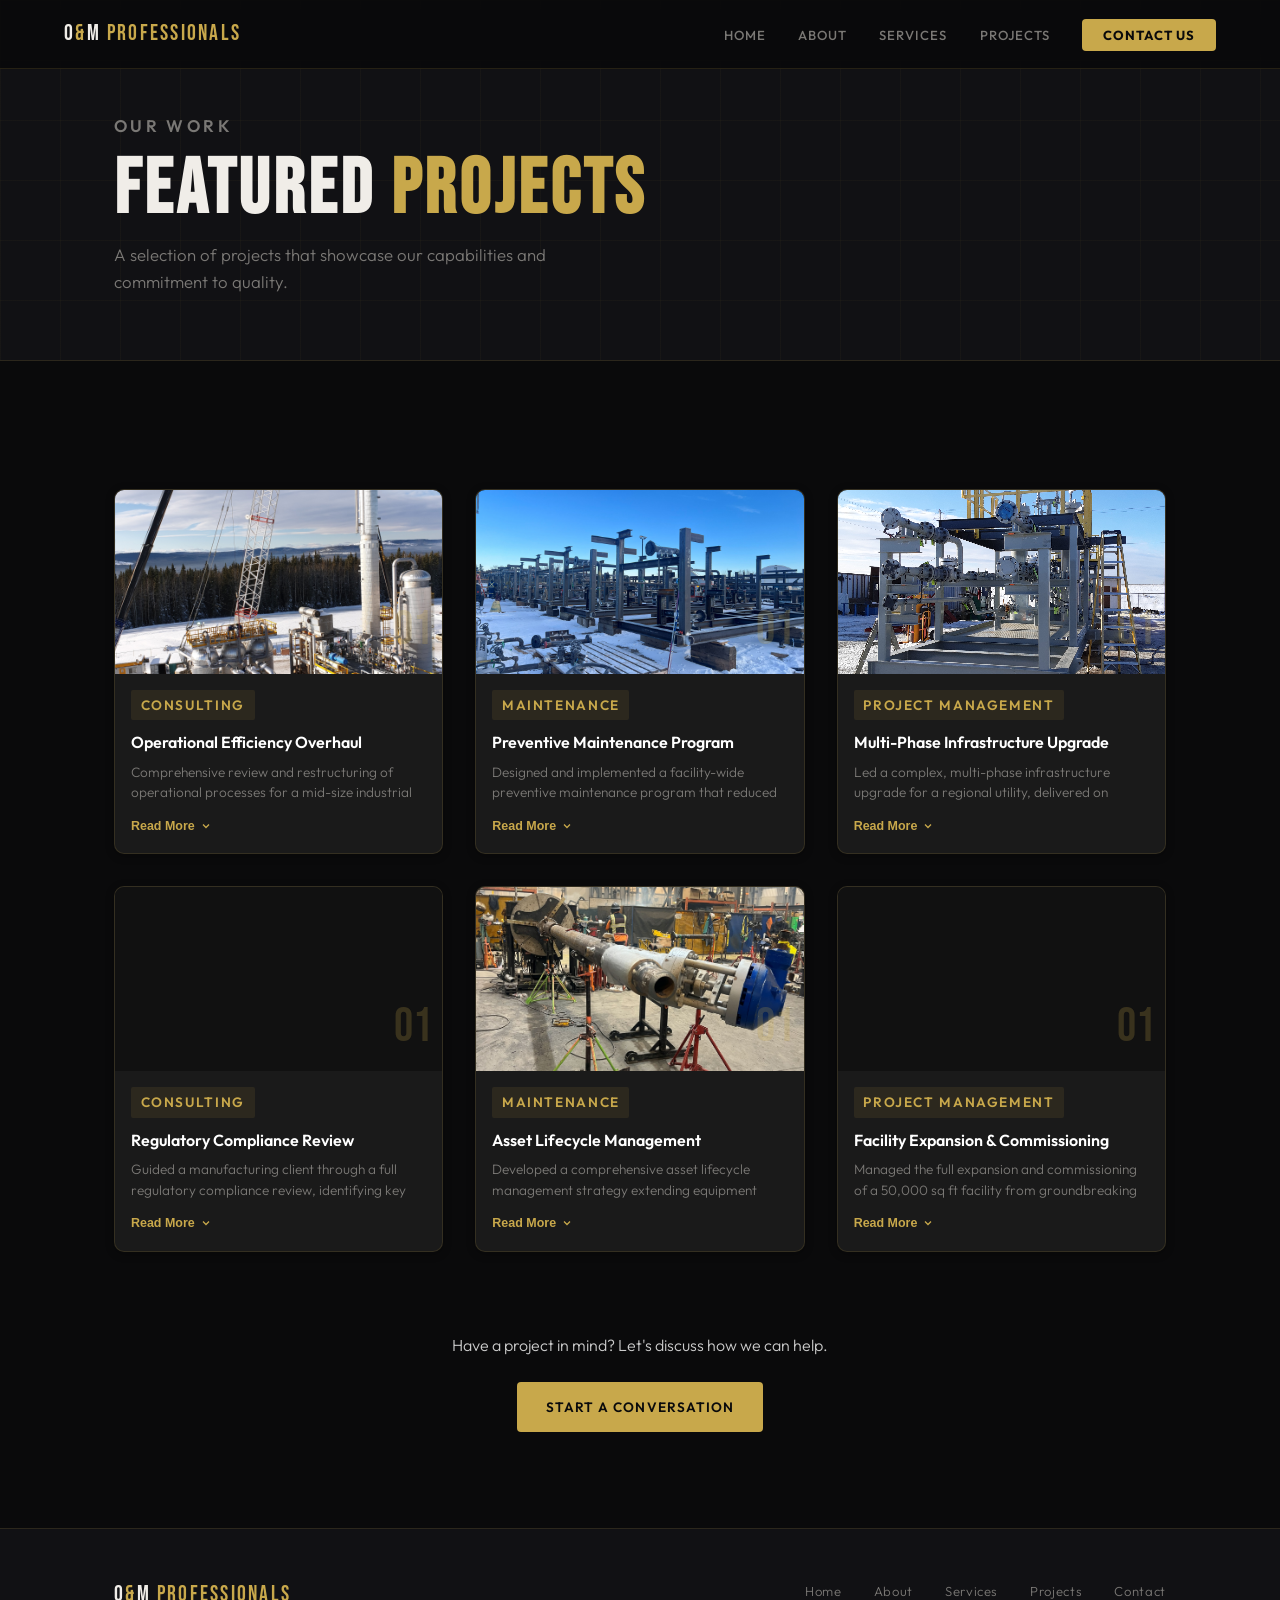
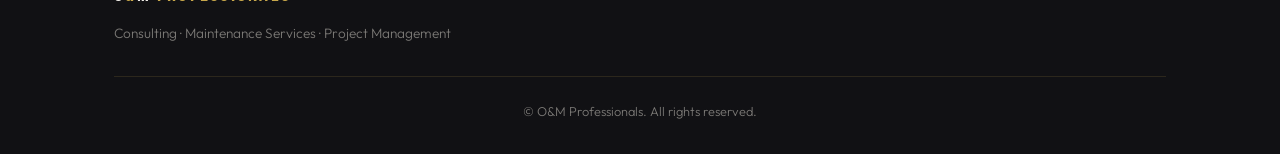
==== commit 8333cdb9: "Update projects.html" ====
--- a/projects.html
+++ b/projects.html
@@ -1,169 +1,196 @@
 <!DOCTYPE html>
 <html lang="en">
 <head>
-  <meta charset="UTF-8"/>
-  <meta name="viewport" content="width=device-width, initial-scale=1.0"/>
-  <title>About | O&M Professionals</title>
-  <link rel="stylesheet" href="css/style.css"/>
-  <link href="https://fonts.googleapis.com/css2?family=Bebas+Neue&family=Outfit:wght@300;400;500;600;700&display=swap" rel="stylesheet"/>
-  <style>
-    /* Animated stat numbers */
-    .about-stats { display: flex; gap: 2rem; margin: 2rem 0; }
-    .stat { text-align: center; }
-    .stat-num { font-family: 'Bebas Neue', sans-serif; font-size: 2rem; color: var(--accent); display:block; }
-    .stat-label { font-size: .9rem; color: var(--muted); display:block; margin-top: .25rem; }
-  </style>
+<meta charset="UTF-8"/>
+<meta name="viewport" content="width=device-width, initial-scale=1.0"/>
+<title>Projects | O&M Professionals</title>
+<link rel="stylesheet" href="css/style.css"/>
+<link href="https://fonts.googleapis.com/css2?family=Bebas+Neue&family=Outfit:wght@300;400;500;600;700&display=swap" rel="stylesheet"/>
+<style>
+  /* Projects Grid */
+  .projects-grid {
+    display: grid;
+    grid-template-columns: repeat(auto-fill,minmax(300px,1fr));
+    gap: 2rem;
+    margin-top: 2rem;
+  }
+  .project-card {
+    background:#1a1a1a;
+    border-radius:10px;
+    overflow:hidden;
+    box-shadow:0 2px 8px rgba(0,0,0,.3);
+    color:#fff;
+    display:flex;
+    flex-direction:column;
+    font-family:'Outfit',sans-serif;
+  }
+  .project-info {
+    padding:1rem;
+  }
+  .project-tag {
+    font-weight:600;
+    color:#c8a84b;
+    font-size:.85rem;
+    text-transform:uppercase;
+  }
+  .proj-desc {
+    font-size:.9rem;
+    color:#ccc;
+    line-height:1.5;
+    max-height:3em;
+    overflow:hidden;
+    transition:max-height .4s ease;
+    margin-bottom:.5rem;
+  }
+  .proj-desc.open { max-height:800px; }
+
+  .rmb {
+    background:none;
+    border:none;
+    color:#c8a84b;
+    font-weight:600;
+    font-size:.78rem;
+    cursor:pointer;
+    display:inline-flex;
+    align-items:center;
+    gap:.3rem;
+    transition:color .2s;
+  }
+  .rmb:hover { color:#e6d07b; }
+  .rmb svg { width:12px; height:12px; transition:transform .3s; }
+  .rmb.open svg { transform:rotate(180deg); }
+
+  /* Slider */
+  .card-slider { position:relative; aspect-ratio:16/9; overflow:hidden; background:#111; }
+  .card-track { display:flex; height:100%; transition:transform .5s ease; }
+  .card-slide { min-width:100%; height:100%; flex-shrink:0; display:flex; align-items:center; justify-content:center; position:relative; }
+  .card-slide-bg { position:absolute; inset:0; background-size:cover; background-position:center; transition:transform .5s; }
+  .card-slide-num { font-family:'Bebas Neue',sans-serif; font-size:3rem; color:rgba(200,168,75,.22); position:absolute; bottom:5px; right:10px; z-index:1; }
+</style>
 </head>
 <body>
 
-  <nav id="navbar">
-    <div class="nav-inner">
-      <a href="index.html" class="nav-logo">O<span class="gold">&amp;</span>M <span class="gold">Professionals</span></a>
-      <button class="hamburger" id="hamburger"><span></span><span></span><span></span></button>
-      <ul class="nav-links" id="navLinks">
+<nav id="navbar">
+  <div class="nav-inner">
+    <a href="index.html" class="nav-logo">O<span class="gold">&amp;</span>M <span class="gold">Professionals</span></a>
+    <button class="hamburger" id="hamburger"><span></span><span></span><span></span></button>
+    <ul class="nav-links" id="navLinks">
+      <li><a href="index.html">Home</a></li>
+      <li><a href="about.html">About</a></li>
+      <li><a href="services.html">Services</a></li>
+      <li><a href="projects.html">Projects</a></li>
+      <li><a href="contact.html" class="nav-cta">Contact Us</a></li>
+    </ul>
+  </div>
+</nav>
+
+<section class="page-hero">
+  <div class="container page-hero-inner">
+    <p class="section-eyebrow">Our Work</p>
+    <h1>Featured <span>Projects</span></h1>
+    <p>A selection of projects that showcase our capabilities and commitment to quality.</p>
+  </div>
+</section>
+
+<section class="projects-section">
+  <div class="container">
+    <div class="projects-grid" id="projectsGrid"></div>
+
+    <div style="margin-top: 5rem; text-align: center;">
+      <p style="color: #ccc; margin-bottom: 1.5rem;">Have a project in mind? Let's discuss how we can help.</p>
+      <a href="contact.html" class="btn-primary">Start a Conversation</a>
+    </div>
+  </div>
+</section>
+
+<footer id="footer">
+  <div class="container">
+    <div class="footer-top">
+      <div class="footer-brand">
+        <a href="index.html" class="nav-logo">O<span class="gold">&amp;</span>M <span class="gold">Professionals</span></a>
+        <p>Consulting · Maintenance Services · Project Management</p>
+      </div>
+      <ul class="footer-nav">
         <li><a href="index.html">Home</a></li>
         <li><a href="about.html">About</a></li>
         <li><a href="services.html">Services</a></li>
         <li><a href="projects.html">Projects</a></li>
-        <li><a href="careers.html">Careers</a></li>
-        <li><a href="contact.html" class="nav-cta">Contact Us</a></li>
+        <li><a href="contact.html">Contact</a></li>
       </ul>
     </div>
-  </nav>
+    <div class="footer-bottom">
+      <p>&copy; <span id="year"></span> O&amp;M Professionals. All rights reserved.</p>
+    </div>
+  </div>
+</footer>
 
-  <!-- PAGE HERO -->
-  <section class="page-hero">
-    <div class="container page-hero-inner">
-      <p class="section-eyebrow">Who We Are</p>
-      <h1>About <span>Us</span></h1>
-      <p>A team of dedicated professionals committed to excellence in every engagement.</p>
-    </div>
-  </section>
+<script>
+// PROJECT DATA (6 projects)
+var PROJECTS = [
+  { id:1, tag:'Consulting', title:'Operational Efficiency Overhaul',
+    desc:'Comprehensive review and restructuring of operational processes for a mid-size industrial client, resulting in a 30% reduction in overhead costs.',
+    imgs:['project1a.jpg','project1b.jpg','project1c.jpg'] },
+  { id:2, tag:'Maintenance', title:'Preventive Maintenance Program',
+    desc:'Designed and implemented a facility-wide preventive maintenance program that reduced unplanned downtime by over 45% within the first year.',
+    imgs:['project2a.jpg','project2b.jpg'] },
+  { id:3, tag:'Project Management', title:'Multi-Phase Infrastructure Upgrade',
+    desc:'Led a complex, multi-phase infrastructure upgrade for a regional utility, delivered on schedule and 8% under budget across 18 months.',
+    imgs:['project3a.jpg','project3b.jpg','project3c.jpg'] },
+  { id:4, tag:'Consulting', title:'Regulatory Compliance Review',
+    desc:'Guided a manufacturing client through a full regulatory compliance review, identifying key gaps and implementing corrective action plans.',
+    imgs:['project4a.jpg','project4b.jpg'] },
+  { id:5, tag:'Maintenance', title:'Asset Lifecycle Management',
+    desc:'Developed a comprehensive asset lifecycle management strategy extending equipment service life by an average of 6 years across the fleet.',
+    imgs:['project5a.jpg','project5b.jpg','project5c.jpg'] },
+  { id:6, tag:'Project Management', title:'Facility Expansion & Commissioning',
+    desc:'Managed the full expansion and commissioning of a 50,000 sq ft facility from groundbreaking through operational handover.',
+    imgs:['project6a.jpg','project6b.jpg'] }
+];
 
-  <!-- ABOUT CONTENT -->
-  <section class="about-section">
-    <div class="container">
-      <div class="about-grid">
-        <div class="about-img-col">
-          <div class="about-img-box">
-            <img src="images/about.jpg" alt="About O&M Professionals" onerror="this.style.display='none'"/>
-            <div class="about-img-placeholder">
-              <svg viewBox="0 0 120 120" fill="none" xmlns="http://www.w3.org/2000/svg">
-                <rect width="120" height="120" fill="#16161a"/>
-                <path d="M20 90 L45 55 L62 72 L80 45 L100 90Z" fill="none" stroke="#c8a84b" stroke-width="2" stroke-linejoin="round"/>
-                <circle cx="36" cy="36" r="10" fill="none" stroke="#c8a84b" stroke-width="2"/>
-              </svg>
-            </div>
-          </div>
-          <div class="about-badge">
-            <span class="badge-num">10+</span>
-            <span class="badge-text">Years of Excellence</span>
-          </div>
-        </div>
+document.addEventListener('DOMContentLoaded', function() {
+  var grid = document.getElementById('projectsGrid');
 
-        <div>
-          <p class="section-eyebrow">Our Story</p>
-          <h2 class="section-title">A Team of Dedicated <span>Professionals</span></h2>
-          <p class="body-text">O&amp;M Professionals is a full-service consulting and operations firm committed to delivering excellence across every discipline. Our team combines deep technical expertise with practical, real-world experience to solve the challenges that matter most to our clients.</p>
-          <p class="body-text">From day-to-day maintenance operations to complex multi-phase project management, we bring structure, accountability, and measurable results to everything we do. Our approach is built on transparency, precision, and a relentless focus on outcomes.</p>
-          <p class="body-text">We believe great work starts with great relationships. That's why we invest the time to truly understand your operations, your goals, and your constraints — then build solutions that fit.</p>
+  PROJECTS.forEach(function(p){
+    // Build slides
+    var slidesHTML = p.imgs.map(function(img,j){
+      return '<div class="card-slide"><div class="card-slide-bg" style="background-image:url(\'images/'+img+'\')"></div><div class="card-slide-num">'+String(j+1).padStart(2,'0')+'</div></div>';
+    }).join('');
 
-          <div class="about-stats">
-            <div class="stat"><span class="stat-num" data-target="40">0</span><span class="stat-label">Projects Completed</span></div>
-            <div class="stat"><span class="stat-num" data-target="10">0</span><span class="stat-label">Clients Served</span></div>
-            <div class="stat"><span class="stat-num" data-target="100">0</span><span class="stat-label">Commitment</span></div>
-          </div>
-          <a href="contact.html" class="btn-primary">Work With Us</a>
-        </div>
-      </div>
-    </div>
-  </section>
+    var card = document.createElement('div');
+    card.className = 'project-card';
+    card.innerHTML =
+      '<div class="card-slider">' +
+        '<div class="card-track">' + slidesHTML + '</div>' +
+      '</div>' +
+      '<div class="project-info">' +
+        '<span class="project-tag">'+p.tag+'</span>' +
+        '<h3>'+p.title+'</h3>' +
+        '<p class="proj-desc" id="pd-'+p.id+'">'+p.desc+'</p>' +
+        '<button class="rmb" id="rmb-'+p.id+'">Read More <svg viewBox="0 0 24 24" fill="none" stroke="currentColor" stroke-width="2.5"><polyline points="6 9 12 15 18 9"/></svg></button>' +
+      '</div>';
 
-  <!-- VALUES -->
-  <section style="padding: 5rem 0; background: var(--bg2); border-top: 1px solid var(--border);">
-    <div class="container">
-      <div class="section-header">
-        <p class="section-eyebrow">Our Values</p>
-        <h2 class="section-title">What Drives <span>Us</span></h2>
-      </div>
-      <div class="services-grid">
-        <div class="service-card">
-          <div class="service-icon">
-            <svg viewBox="0 0 48 48" fill="none" stroke="currentColor" stroke-width="1.8">
-              <circle cx="24" cy="24" r="18"/>
-              <polyline points="16 24 21 29 32 18" stroke-linecap="round" stroke-linejoin="round"/>
-            </svg>
-          </div>
-          <h3>Integrity</h3>
-          <p>We do what we say we'll do. Honest communication and ethical conduct are the foundation of every client relationship.</p>
-        </div>
-        <div class="service-card featured">
-          <div class="service-icon">
-            <svg viewBox="0 0 48 48" fill="none" stroke="currentColor" stroke-width="1.8">
-              <polygon points="24 6 30 18 44 20 34 30 36 44 24 38 12 44 14 30 4 20 18 18"/>
-            </svg>
-          </div>
-          <h3>Excellence</h3>
-          <p>We hold ourselves to the highest standards — in the quality of our work, the depth of our expertise, and the care we bring to every detail.</p>
-        </div>
-        <div class="service-card">
-          <div class="service-icon">
-            <svg viewBox="0 0 48 48" fill="none" stroke="currentColor" stroke-width="1.8">
-              <path d="M8 36 C8 28 16 24 24 24 C32 24 40 28 40 36" stroke-linecap="round"/>
-              <circle cx="24" cy="16" r="8"/>
-            </svg>
-          </div>
-          <h3>Partnership</h3>
-          <p>We work alongside our clients, not just for them. Your success is our success, and we're committed for the long haul.</p>
-        </div>
-      </div>
-    </div>
-  </section>
+    grid.appendChild(card);
 
-  <footer id="footer">
-    <div class="container">
-      <div class="footer-top">
-        <div class="footer-brand">
-          <a href="index.html" class="nav-logo">O<span class="gold">&amp;</span>M <span class="gold">Professionals</span></a>
-          <p>Consulting · Maintenance Services · Project Management</p>
-        </div>
-        <ul class="footer-nav">
-          <li><a href="index.html">Home</a></li>
-          <li><a href="about.html">About</a></li>
-          <li><a href="services.html">Services</a></li>
-          <li><a href="projects.html">Projects</a></li>
-          <li><a href="careers.html">Careers</a></li>
-          <li><a href="contact.html">Contact</a></li>
-        </ul>
-      </div>
-      <div class="footer-bottom">
-        <p>&copy; <span id="year"></span> O&amp;M Professionals. All rights reserved.</p>
-      </div>
-    </div>
-  </footer>
+    // Auto slider
+    var track = card.querySelector('.card-track');
+    var slidesCount = p.imgs.length;
+    var current = 0;
+    setInterval(function(){
+      current = (current + 1) % slidesCount;
+      track.style.transform = 'translateX(-' + (current*100) + '%)';
+    },3500);
 
-  <script src="js/main.js"></script>
-
-  <!-- Animated Stats Script -->
-  <script>
-    document.addEventListener('DOMContentLoaded', function() {
-      const stats = document.querySelectorAll('.stat-num');
-      stats.forEach(stat => {
-        const target = parseInt(stat.dataset.target);
-        let count = 0;
-        const isPercent = stat.dataset.target === "100";
-        const isPlus = stat.dataset.target !== "100";
-        const increment = Math.ceil(target / 100);
-
-        const interval = setInterval(() => {
-          count += increment;
-          if (count >= target) count = target;
-          stat.textContent = isPercent ? count + '%' : count + (isPlus ? '+' : '');
-          if(count >= target) clearInterval(interval);
-        }, 20);
-      });
+    // Read More toggle
+    var descEl = document.getElementById('pd-'+p.id);
+    var rmbEl = document.getElementById('rmb-'+p.id);
+    rmbEl.addEventListener('click',function(){
+      var isOpen = descEl.classList.toggle('open');
+      rmbEl.classList.toggle('open',isOpen);
+      rmbEl.innerHTML = (isOpen ? 'Read Less' : 'Read More') +
+        ' <svg viewBox="0 0 24 24" fill="none" stroke="currentColor" stroke-width="2.5"><polyline points="6 9 12 15 18 9"/></svg>';
     });
-  </script>
-
+  });
+});
+</script>
 </body>
 </html>
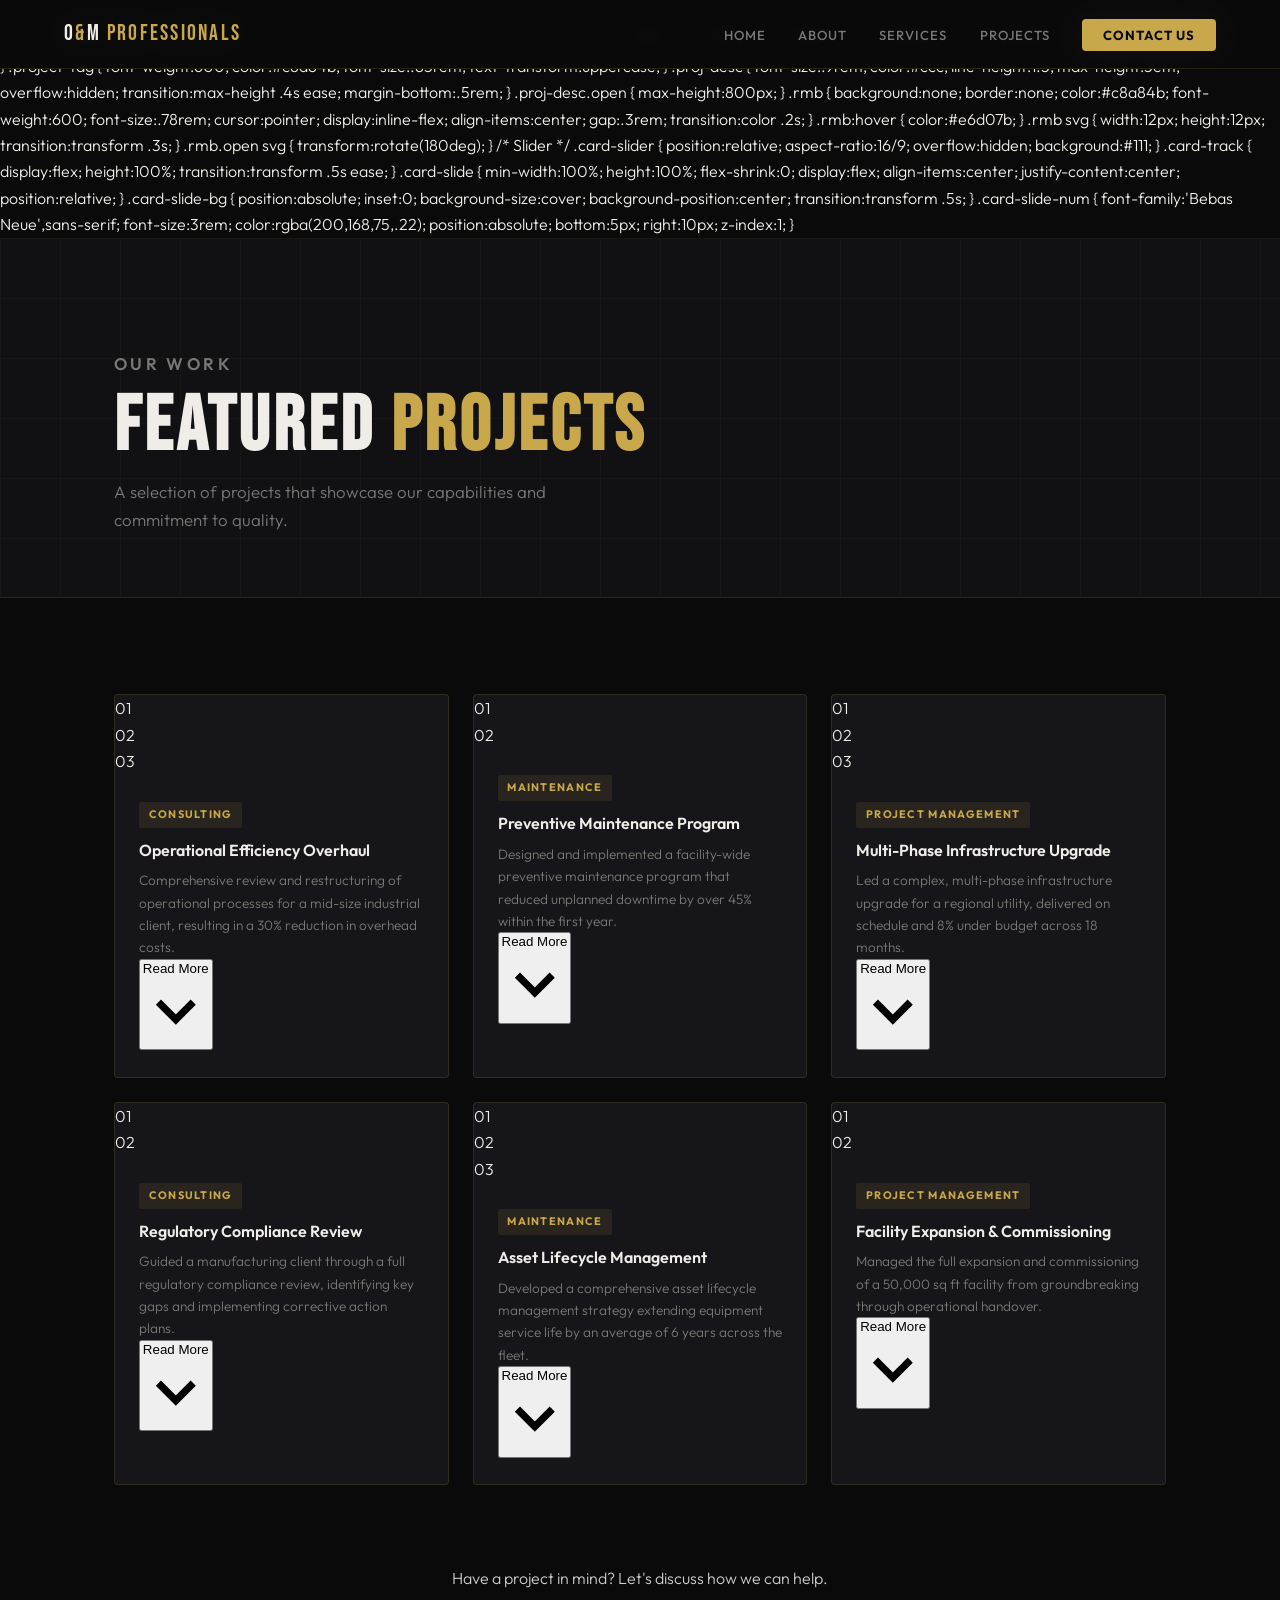
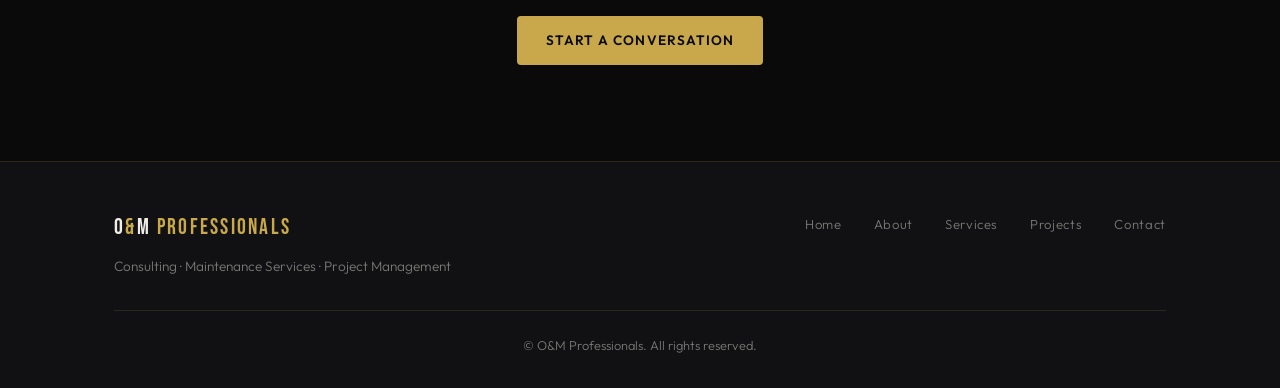
==== commit e608ac35: "Update projects.html" ====
--- a/projects.html
+++ b/projects.html
@@ -1,12 +1,34 @@
 <!DOCTYPE html>
 <html lang="en">
 <head>
-<meta charset="UTF-8"/>
-<meta name="viewport" content="width=device-width, initial-scale=1.0"/>
-<title>Projects | O&M Professionals</title>
-<link rel="stylesheet" href="css/style.css"/>
-<link href="https://fonts.googleapis.com/css2?family=Bebas+Neue&family=Outfit:wght@300;400;500;600;700&display=swap" rel="stylesheet"/>
-<style>
+  <meta charset="UTF-8"/>
+  <meta name="viewport" content="width=device-width, initial-scale=1.0"/>
+  <title>About | O&M Professionals</title>
+  <link rel="stylesheet" href="css/style.css"/>
+  <link href="https://fonts.googleapis.com/css2?family=Bebas+Neue&family=Outfit:wght@300;400;500;600;700&display=swap" rel="stylesheet"/>
+  <style>
+    /* Animated stat numbers */
+    .about-stats { display: flex; gap: 2rem; margin: 2rem 0; }
+    .stat { text-align: center; }
+    .stat-num { font-family: 'Bebas Neue', sans-serif; font-size: 2rem; color: var(--accent); display:block; }
+    .stat-label { font-size: .9rem; color: var(--muted); display:block; margin-top: .25rem; }
+  </style>
+</head>
+<body>
+  <nav id="navbar">
+    <div class="nav-inner">
+      <a href="index.html" class="nav-logo">O<span class="gold">&amp;</span>M <span class="gold">Professionals</span></a>
+      <button class="hamburger" id="hamburger"><span></span><span></span><span></span></button>
+      <ul class="nav-links" id="navLinks">
+        <li><a href="index.html">Home</a></li>
+        <li><a href="about.html">About</a></li>
+        <li><a href="services.html">Services</a></li>
+        <li><a href="projects.html">Projects</a></li>
+        <li><a href="careers.html">Careers</a></li>
+        <li><a href="contact.html" class="nav-cta">Contact Us</a></li>
+      </ul>
+    </div>
+  </nav>
   /* Projects Grid */
   .projects-grid {
     display: grid;
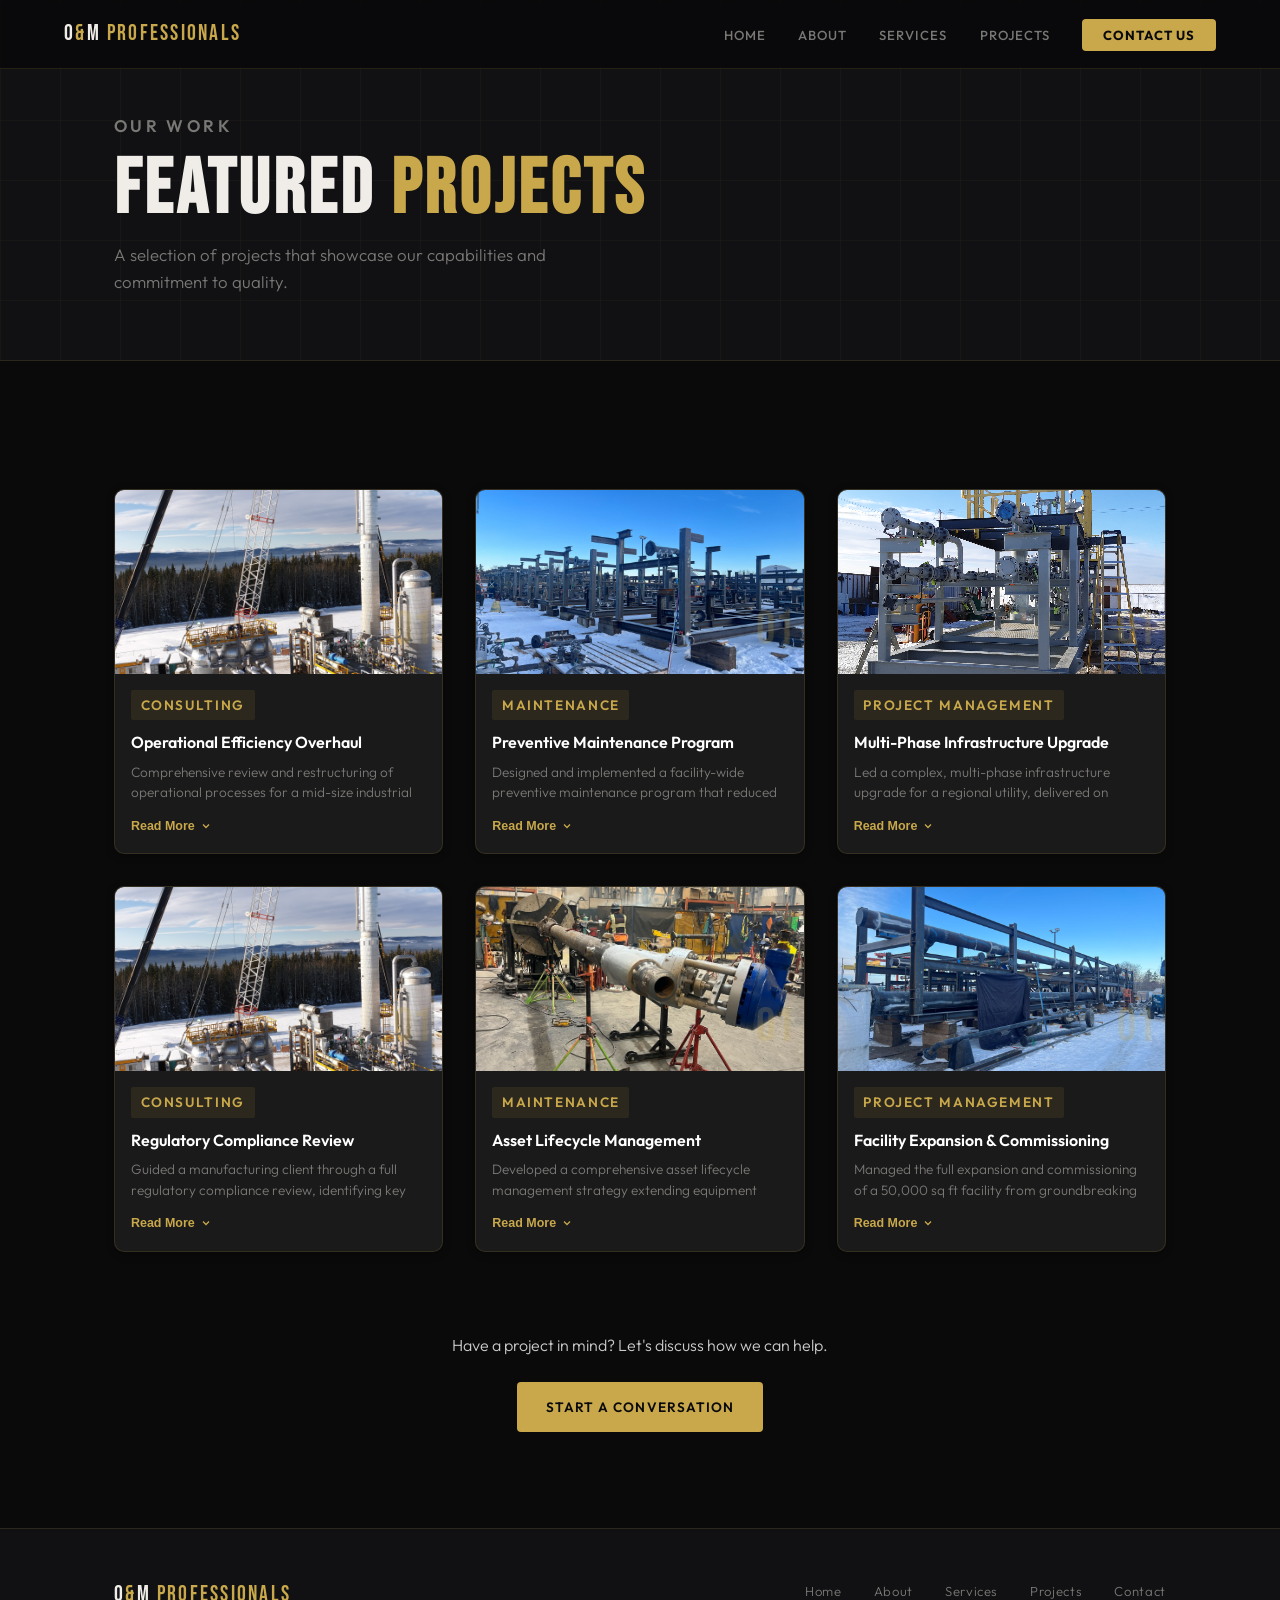
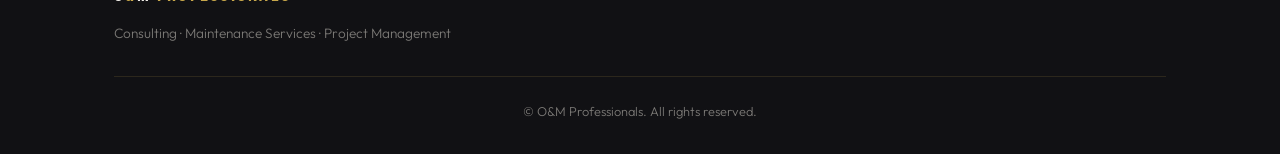
==== commit e7f407db: "Update projects.html" ====
--- a/projects.html
+++ b/projects.html
@@ -1,34 +1,12 @@
 <!DOCTYPE html>
 <html lang="en">
 <head>
-  <meta charset="UTF-8"/>
-  <meta name="viewport" content="width=device-width, initial-scale=1.0"/>
-  <title>About | O&M Professionals</title>
-  <link rel="stylesheet" href="css/style.css"/>
-  <link href="https://fonts.googleapis.com/css2?family=Bebas+Neue&family=Outfit:wght@300;400;500;600;700&display=swap" rel="stylesheet"/>
-  <style>
-    /* Animated stat numbers */
-    .about-stats { display: flex; gap: 2rem; margin: 2rem 0; }
-    .stat { text-align: center; }
-    .stat-num { font-family: 'Bebas Neue', sans-serif; font-size: 2rem; color: var(--accent); display:block; }
-    .stat-label { font-size: .9rem; color: var(--muted); display:block; margin-top: .25rem; }
-  </style>
-</head>
-<body>
-  <nav id="navbar">
-    <div class="nav-inner">
-      <a href="index.html" class="nav-logo">O<span class="gold">&amp;</span>M <span class="gold">Professionals</span></a>
-      <button class="hamburger" id="hamburger"><span></span><span></span><span></span></button>
-      <ul class="nav-links" id="navLinks">
-        <li><a href="index.html">Home</a></li>
-        <li><a href="about.html">About</a></li>
-        <li><a href="services.html">Services</a></li>
-        <li><a href="projects.html">Projects</a></li>
-        <li><a href="careers.html">Careers</a></li>
-        <li><a href="contact.html" class="nav-cta">Contact Us</a></li>
-      </ul>
-    </div>
-  </nav>
+<meta charset="UTF-8"/>
+<meta name="viewport" content="width=device-width, initial-scale=1.0"/>
+<title>Projects | O&M Professionals</title>
+<link rel="stylesheet" href="css/style.css"/>
+<link href="https://fonts.googleapis.com/css2?family=Bebas+Neue&family=Outfit:wght@300;400;500;600;700&display=swap" rel="stylesheet"/>
+<style>
   /* Projects Grid */
   .projects-grid {
     display: grid;
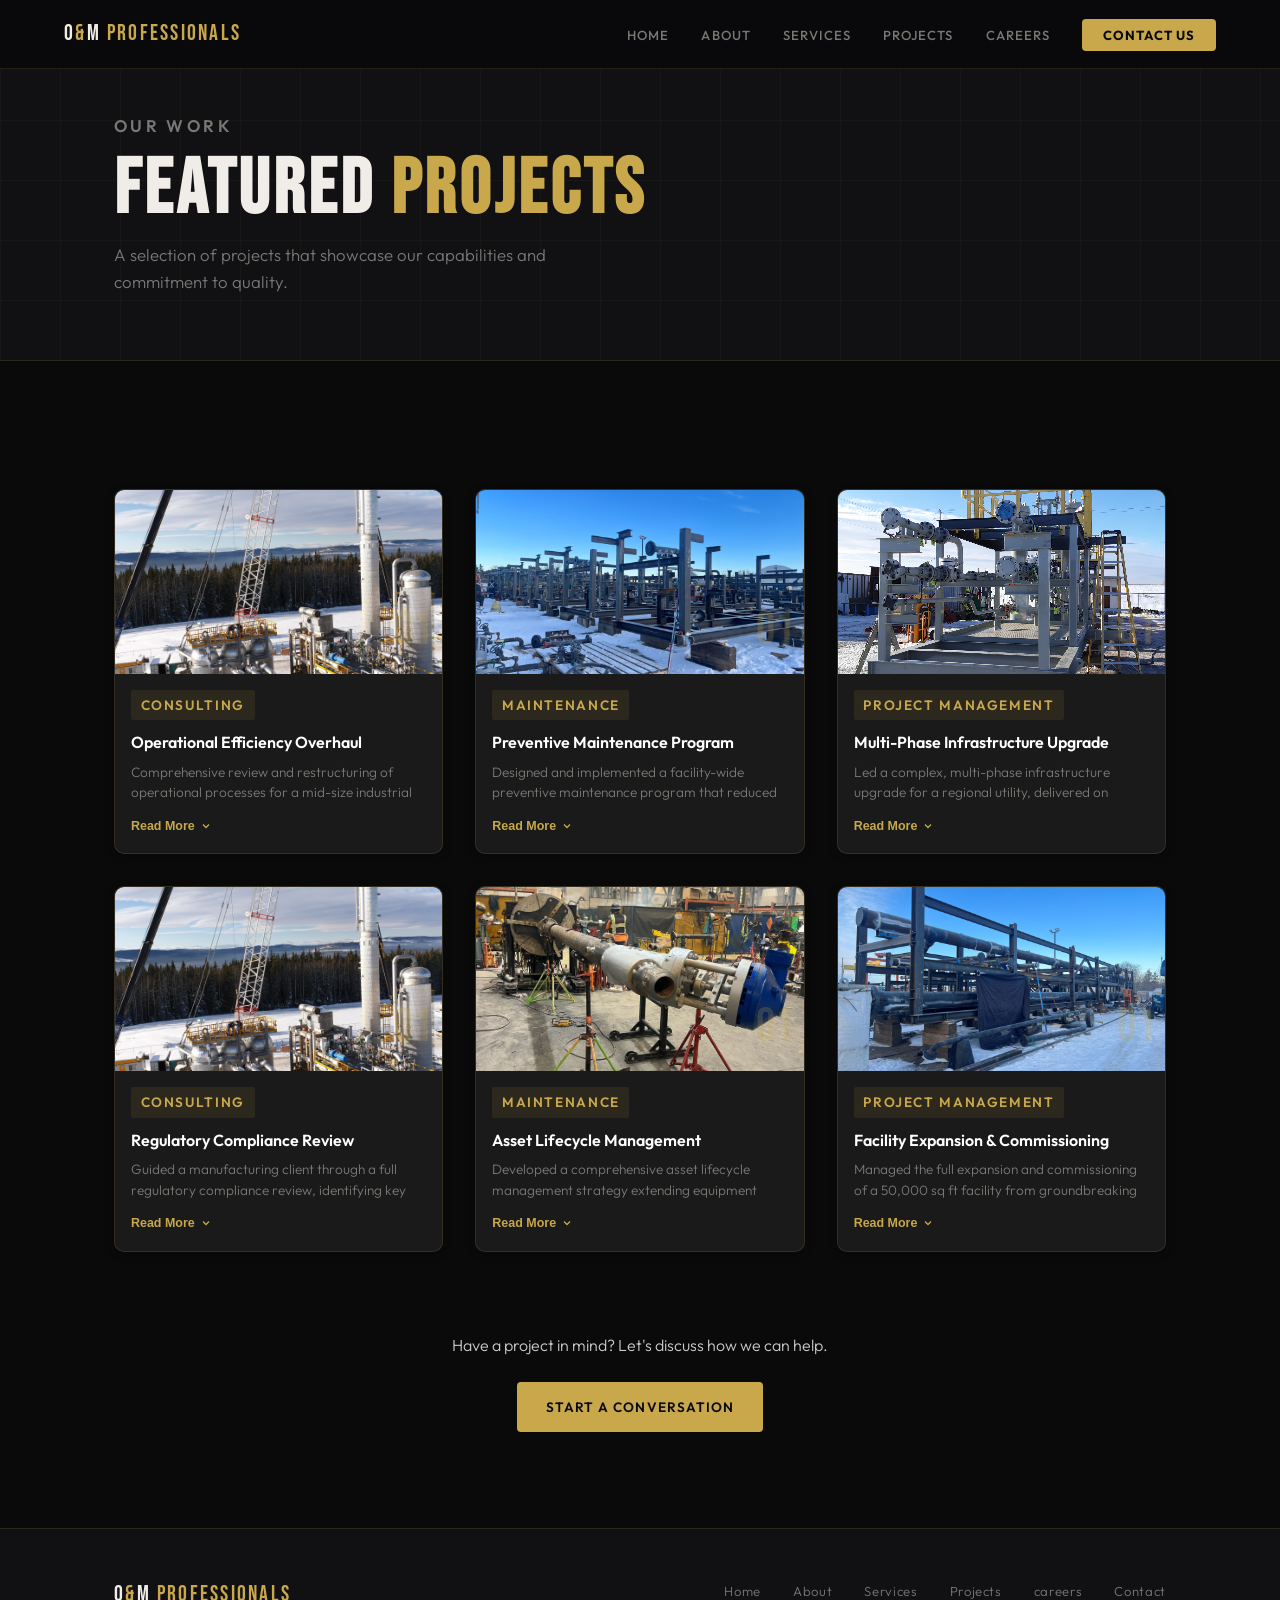
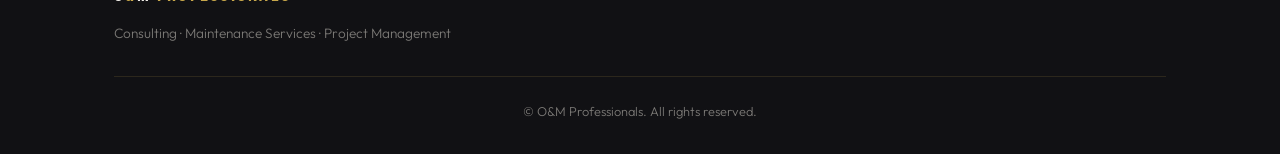
==== commit 56dc16fc: "Update projects.html" ====
--- a/projects.html
+++ b/projects.html
@@ -79,6 +79,7 @@
       <li><a href="about.html">About</a></li>
       <li><a href="services.html">Services</a></li>
       <li><a href="projects.html">Projects</a></li>
+      <li><a href="careers.html">careers</a></li>
       <li><a href="contact.html" class="nav-cta">Contact Us</a></li>
     </ul>
   </div>
@@ -115,6 +116,7 @@
         <li><a href="about.html">About</a></li>
         <li><a href="services.html">Services</a></li>
         <li><a href="projects.html">Projects</a></li>
+        <li><a href="careers.html">careers</a></li>
         <li><a href="contact.html">Contact</a></li>
       </ul>
     </div>
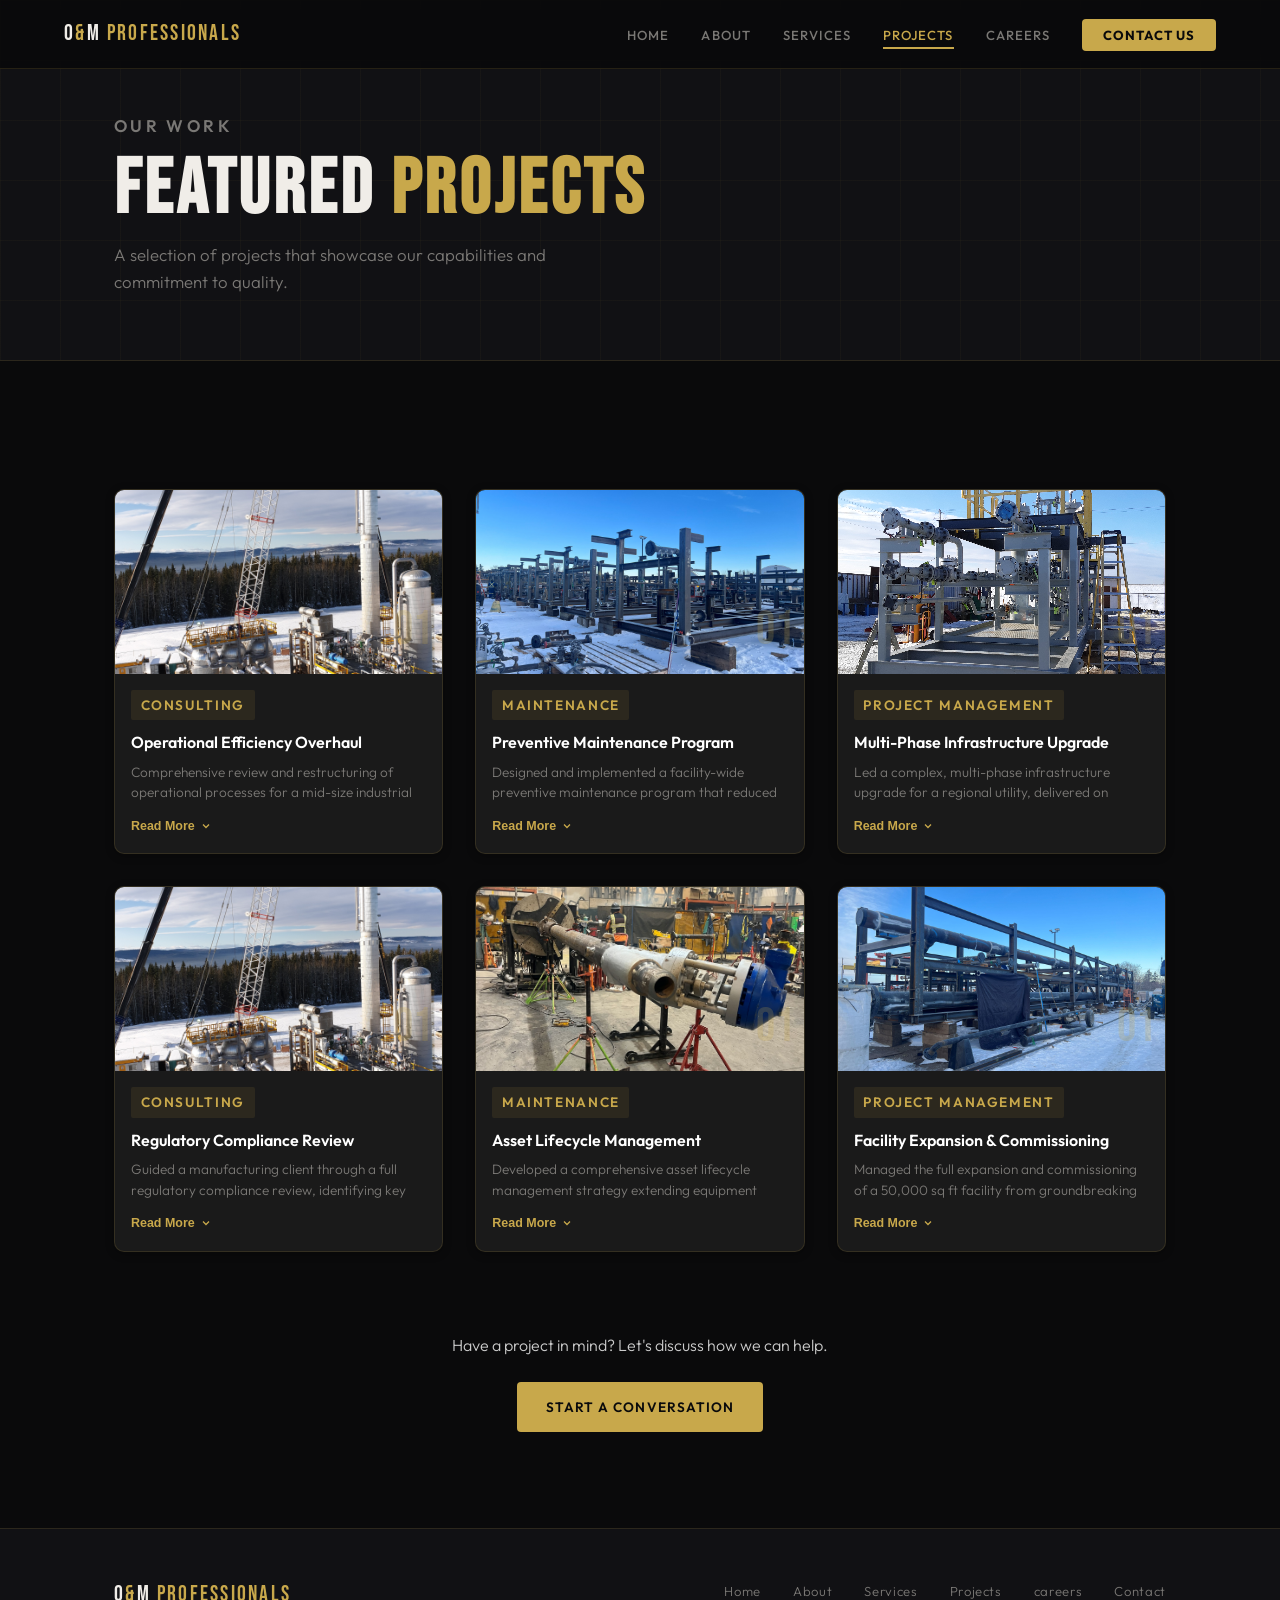
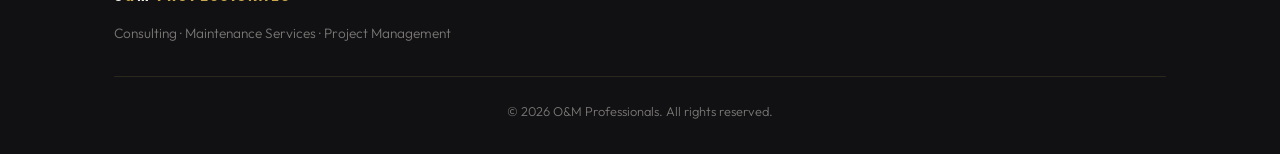
==== commit 330c4434: "Update projects.html" ====
--- a/projects.html
+++ b/projects.html
@@ -194,5 +194,7 @@
   });
 });
 </script>
+
+  <script src="js/main.js"></script>
 </body>
 </html>
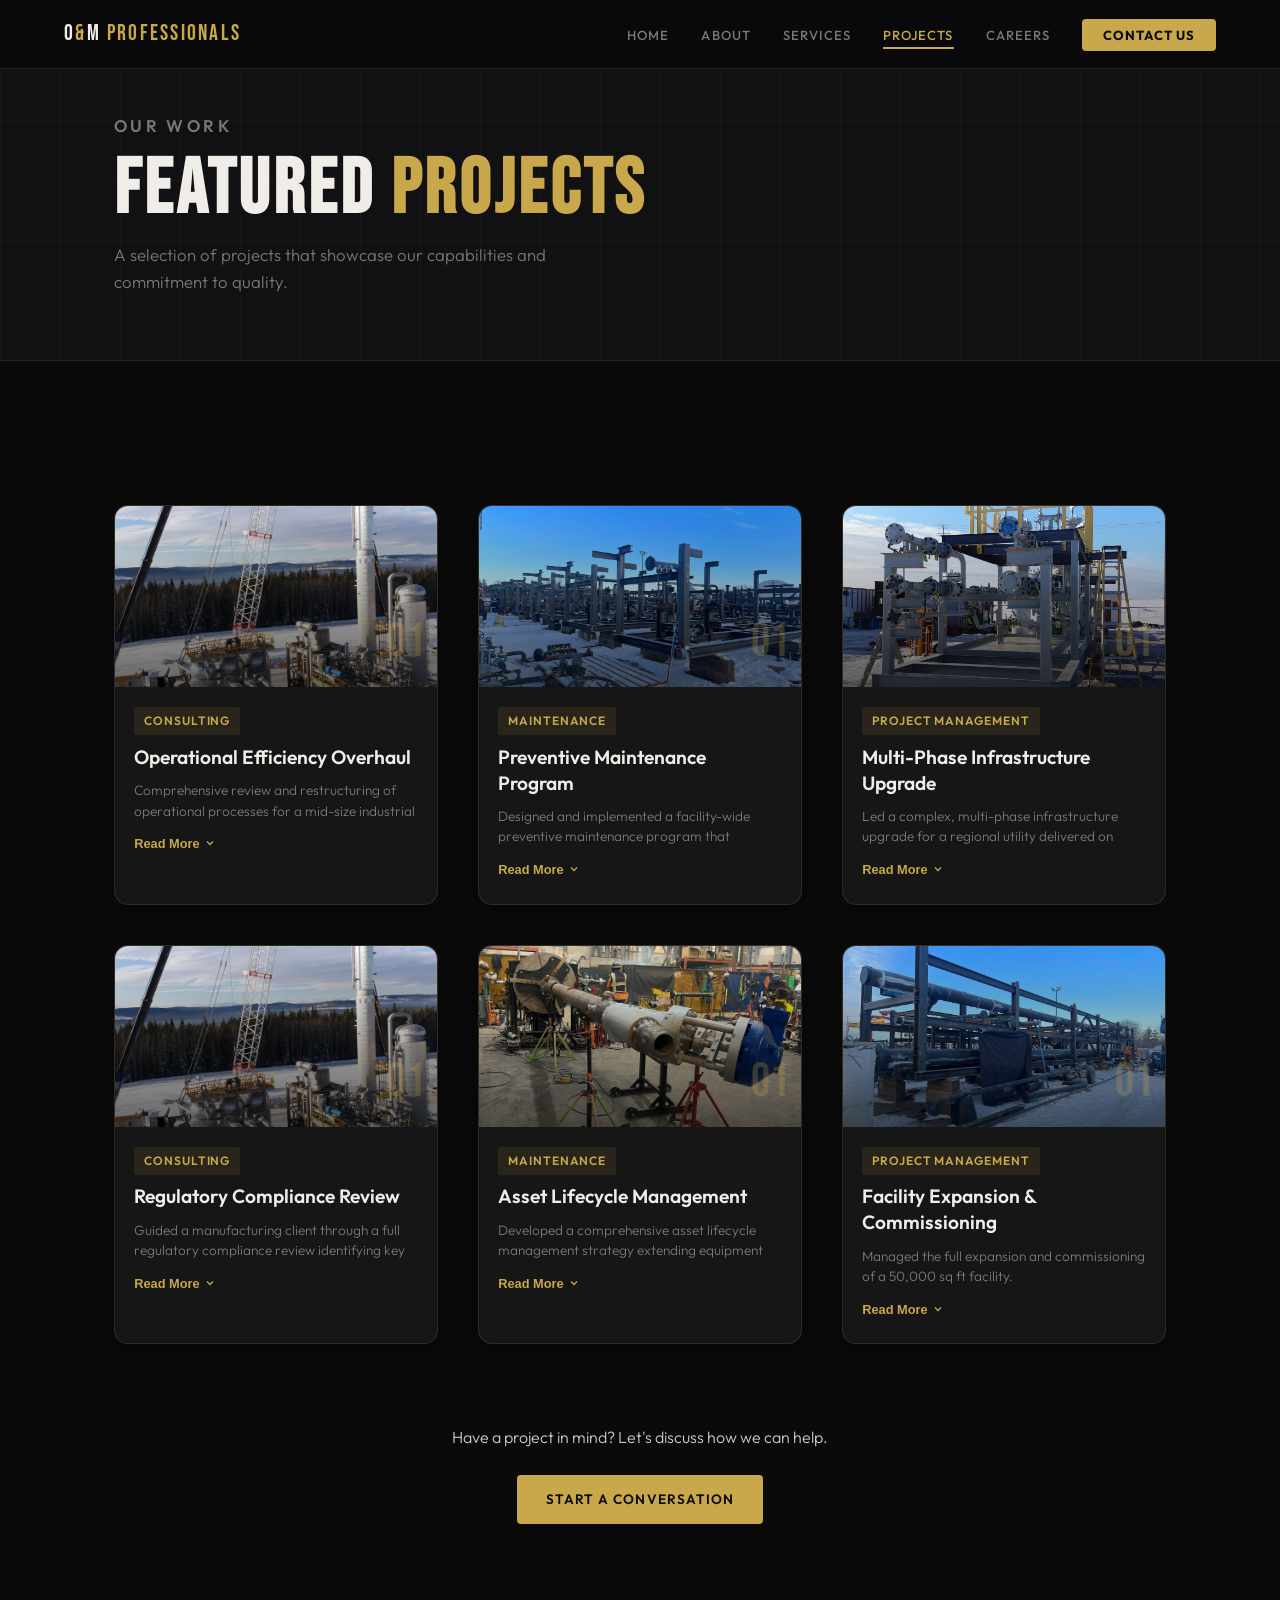
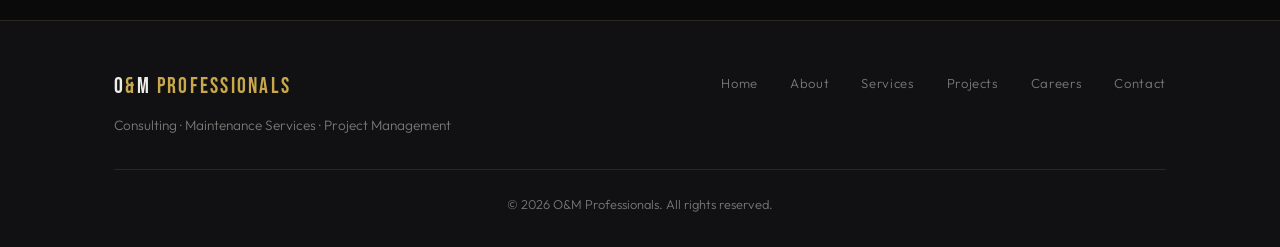
==== commit a9b12dbc: "Update projects.html" ====
--- a/projects.html
+++ b/projects.html
@@ -1,200 +1,360 @@
 <!DOCTYPE html>
+
 <html lang="en">
 <head>
 <meta charset="UTF-8"/>
 <meta name="viewport" content="width=device-width, initial-scale=1.0"/>
 <title>Projects | O&M Professionals</title>
+
 <link rel="stylesheet" href="css/style.css"/>
+
 <link href="https://fonts.googleapis.com/css2?family=Bebas+Neue&family=Outfit:wght@300;400;500;600;700&display=swap" rel="stylesheet"/>
+
 <style>
-  /* Projects Grid */
-  .projects-grid {
-    display: grid;
-    grid-template-columns: repeat(auto-fill,minmax(300px,1fr));
-    gap: 2rem;
-    margin-top: 2rem;
-  }
-  .project-card {
-    background:#1a1a1a;
-    border-radius:10px;
-    overflow:hidden;
-    box-shadow:0 2px 8px rgba(0,0,0,.3);
-    color:#fff;
-    display:flex;
-    flex-direction:column;
-    font-family:'Outfit',sans-serif;
-  }
-  .project-info {
-    padding:1rem;
-  }
-  .project-tag {
-    font-weight:600;
-    color:#c8a84b;
-    font-size:.85rem;
-    text-transform:uppercase;
-  }
-  .proj-desc {
-    font-size:.9rem;
-    color:#ccc;
-    line-height:1.5;
-    max-height:3em;
-    overflow:hidden;
-    transition:max-height .4s ease;
-    margin-bottom:.5rem;
-  }
-  .proj-desc.open { max-height:800px; }
-
-  .rmb {
-    background:none;
-    border:none;
-    color:#c8a84b;
-    font-weight:600;
-    font-size:.78rem;
-    cursor:pointer;
-    display:inline-flex;
-    align-items:center;
-    gap:.3rem;
-    transition:color .2s;
-  }
-  .rmb:hover { color:#e6d07b; }
-  .rmb svg { width:12px; height:12px; transition:transform .3s; }
-  .rmb.open svg { transform:rotate(180deg); }
-
-  /* Slider */
-  .card-slider { position:relative; aspect-ratio:16/9; overflow:hidden; background:#111; }
-  .card-track { display:flex; height:100%; transition:transform .5s ease; }
-  .card-slide { min-width:100%; height:100%; flex-shrink:0; display:flex; align-items:center; justify-content:center; position:relative; }
-  .card-slide-bg { position:absolute; inset:0; background-size:cover; background-position:center; transition:transform .5s; }
-  .card-slide-num { font-family:'Bebas Neue',sans-serif; font-size:3rem; color:rgba(200,168,75,.22); position:absolute; bottom:5px; right:10px; z-index:1; }
+
+/* ---------- PROJECT GRID ---------- */
+
+.projects-grid{
+display:grid;
+grid-template-columns:repeat(auto-fill,minmax(320px,1fr));
+gap:2.5rem;
+margin-top:3rem;
+}
+
+/* ---------- CARD ---------- */
+
+.project-card{
+background:#161616;
+border-radius:14px;
+overflow:hidden;
+box-shadow:0 10px 25px rgba(0,0,0,.35);
+display:flex;
+flex-direction:column;
+transition:transform .35s ease, box-shadow .35s ease;
+}
+
+.project-card:hover{
+transform:translateY(-8px);
+box-shadow:0 18px 40px rgba(0,0,0,.45);
+}
+
+/* ---------- IMAGE SLIDER ---------- */
+
+.card-slider{
+position:relative;
+aspect-ratio:16/9;
+overflow:hidden;
+background:#000;
+}
+
+.card-track{
+display:flex;
+height:100%;
+transition:transform .6s ease;
+}
+
+.card-slide{
+min-width:100%;
+position:relative;
+overflow:hidden;
+}
+
+.card-slide-bg{
+position:absolute;
+inset:0;
+background-size:cover;
+background-position:center;
+transition:transform .8s ease;
+}
+
+/* image zoom hover */
+
+.project-card:hover .card-slide-bg{
+transform:scale(1.08);
+}
+
+/* dark gradient overlay */
+
+.card-slide::after{
+content:"";
+position:absolute;
+inset:0;
+background:linear-gradient(to top,rgba(0,0,0,.6),rgba(0,0,0,0));
+}
+
+/* slide number */
+
+.card-slide-num{
+font-family:'Bebas Neue',sans-serif;
+font-size:3rem;
+color:rgba(200,168,75,.25);
+position:absolute;
+bottom:6px;
+right:12px;
+z-index:2;
+}
+
+/* ---------- PROJECT INFO ---------- */
+
+.project-info{
+padding:1.2rem 1.2rem 1.4rem;
+font-family:'Outfit',sans-serif;
+}
+
+.project-tag{
+display:inline-block;
+font-size:.75rem;
+letter-spacing:.08em;
+text-transform:uppercase;
+color:#c8a84b;
+font-weight:600;
+margin-bottom:.4rem;
+}
+
+.project-info h3{
+margin:.2rem 0 .6rem;
+font-size:1.2rem;
+}
+
+/* description */
+
+.proj-desc{
+font-size:.9rem;
+color:#ccc;
+line-height:1.5;
+max-height:3em;
+overflow:hidden;
+transition:max-height .4s ease;
+margin-bottom:.5rem;
+}
+
+.proj-desc.open{
+max-height:800px;
+}
+
+/* read more */
+
+.rmb{
+background:none;
+border:none;
+color:#c8a84b;
+font-weight:600;
+font-size:.8rem;
+cursor:pointer;
+display:inline-flex;
+align-items:center;
+gap:.3rem;
+transition:color .2s;
+}
+
+.rmb:hover{
+color:#e6d07b;
+}
+
+.rmb svg{
+width:12px;
+height:12px;
+transition:transform .3s;
+}
+
+.rmb.open svg{
+transform:rotate(180deg);
+}
+
 </style>
+
 </head>
+
 <body>
 
 <nav id="navbar">
-  <div class="nav-inner">
-    <a href="index.html" class="nav-logo">O<span class="gold">&amp;</span>M <span class="gold">Professionals</span></a>
-    <button class="hamburger" id="hamburger"><span></span><span></span><span></span></button>
-    <ul class="nav-links" id="navLinks">
-      <li><a href="index.html">Home</a></li>
-      <li><a href="about.html">About</a></li>
-      <li><a href="services.html">Services</a></li>
-      <li><a href="projects.html">Projects</a></li>
-      <li><a href="careers.html">careers</a></li>
-      <li><a href="contact.html" class="nav-cta">Contact Us</a></li>
-    </ul>
-  </div>
+<div class="nav-inner">
+
+<a href="index.html" class="nav-logo">
+O<span class="gold">&amp;</span>M <span class="gold">Professionals</span>
+</a>
+
+<button class="hamburger" id="hamburger">
+<span></span><span></span><span></span>
+</button>
+
+<ul class="nav-links" id="navLinks">
+<li><a href="index.html">Home</a></li>
+<li><a href="about.html">About</a></li>
+<li><a href="services.html">Services</a></li>
+<li><a href="projects.html">Projects</a></li>
+<li><a href="careers.html">Careers</a></li>
+<li><a href="contact.html" class="nav-cta">Contact Us</a></li>
+</ul>
+
+</div>
 </nav>
 
 <section class="page-hero">
-  <div class="container page-hero-inner">
-    <p class="section-eyebrow">Our Work</p>
-    <h1>Featured <span>Projects</span></h1>
-    <p>A selection of projects that showcase our capabilities and commitment to quality.</p>
-  </div>
+<div class="container page-hero-inner">
+
+<p class="section-eyebrow">Our Work</p>
+<h1>Featured <span>Projects</span></h1>
+<p>
+A selection of projects that showcase our capabilities and commitment to quality.
+</p>
+
+</div>
 </section>
 
 <section class="projects-section">
-  <div class="container">
-    <div class="projects-grid" id="projectsGrid"></div>
-
-    <div style="margin-top: 5rem; text-align: center;">
-      <p style="color: #ccc; margin-bottom: 1.5rem;">Have a project in mind? Let's discuss how we can help.</p>
-      <a href="contact.html" class="btn-primary">Start a Conversation</a>
-    </div>
-  </div>
+<div class="container">
+
+<div class="projects-grid" id="projectsGrid"></div>
+
+<div style="margin-top:5rem;text-align:center">
+
+<p style="color:#ccc;margin-bottom:1.5rem">
+Have a project in mind? Let's discuss how we can help.
+</p>
+
+<a href="contact.html" class="btn-primary">
+Start a Conversation
+</a>
+
+</div>
+</div>
 </section>
 
 <footer id="footer">
-  <div class="container">
-    <div class="footer-top">
-      <div class="footer-brand">
-        <a href="index.html" class="nav-logo">O<span class="gold">&amp;</span>M <span class="gold">Professionals</span></a>
-        <p>Consulting · Maintenance Services · Project Management</p>
-      </div>
-      <ul class="footer-nav">
-        <li><a href="index.html">Home</a></li>
-        <li><a href="about.html">About</a></li>
-        <li><a href="services.html">Services</a></li>
-        <li><a href="projects.html">Projects</a></li>
-        <li><a href="careers.html">careers</a></li>
-        <li><a href="contact.html">Contact</a></li>
-      </ul>
-    </div>
-    <div class="footer-bottom">
-      <p>&copy; <span id="year"></span> O&amp;M Professionals. All rights reserved.</p>
-    </div>
-  </div>
+
+<div class="container">
+
+<div class="footer-top">
+
+<div class="footer-brand">
+
+<a href="index.html" class="nav-logo">
+O<span class="gold">&amp;</span>M <span class="gold">Professionals</span>
+</a>
+
+<p>
+Consulting · Maintenance Services · Project Management
+</p>
+
+</div>
+
+<ul class="footer-nav">
+<li><a href="index.html">Home</a></li>
+<li><a href="about.html">About</a></li>
+<li><a href="services.html">Services</a></li>
+<li><a href="projects.html">Projects</a></li>
+<li><a href="careers.html">Careers</a></li>
+<li><a href="contact.html">Contact</a></li>
+</ul>
+
+</div>
+
+<div class="footer-bottom">
+<p>&copy; <span id="year"></span> O&amp;M Professionals. All rights reserved.</p>
+</div>
+
+</div>
+
 </footer>
 
 <script>
-// PROJECT DATA (6 projects)
-var PROJECTS = [
-  { id:1, tag:'Consulting', title:'Operational Efficiency Overhaul',
-    desc:'Comprehensive review and restructuring of operational processes for a mid-size industrial client, resulting in a 30% reduction in overhead costs.',
-    imgs:['project1a.jpg','project1b.jpg','project1c.jpg'] },
-  { id:2, tag:'Maintenance', title:'Preventive Maintenance Program',
-    desc:'Designed and implemented a facility-wide preventive maintenance program that reduced unplanned downtime by over 45% within the first year.',
-    imgs:['project2a.jpg','project2b.jpg'] },
-  { id:3, tag:'Project Management', title:'Multi-Phase Infrastructure Upgrade',
-    desc:'Led a complex, multi-phase infrastructure upgrade for a regional utility, delivered on schedule and 8% under budget across 18 months.',
-    imgs:['project3a.jpg','project3b.jpg','project3c.jpg'] },
-  { id:4, tag:'Consulting', title:'Regulatory Compliance Review',
-    desc:'Guided a manufacturing client through a full regulatory compliance review, identifying key gaps and implementing corrective action plans.',
-    imgs:['project4a.jpg','project4b.jpg'] },
-  { id:5, tag:'Maintenance', title:'Asset Lifecycle Management',
-    desc:'Developed a comprehensive asset lifecycle management strategy extending equipment service life by an average of 6 years across the fleet.',
-    imgs:['project5a.jpg','project5b.jpg','project5c.jpg'] },
-  { id:6, tag:'Project Management', title:'Facility Expansion & Commissioning',
-    desc:'Managed the full expansion and commissioning of a 50,000 sq ft facility from groundbreaking through operational handover.',
-    imgs:['project6a.jpg','project6b.jpg'] }
+
+/* ---------- PROJECT DATA ---------- */
+
+var PROJECTS=[
+
+{ id:1,tag:'Consulting',title:'Operational Efficiency Overhaul',
+desc:'Comprehensive review and restructuring of operational processes for a mid-size industrial client, resulting in a 30% reduction in overhead costs.',
+imgs:['project1a.jpg','project1b.jpg','project1c.jpg']},
+
+{ id:2,tag:'Maintenance',title:'Preventive Maintenance Program',
+desc:'Designed and implemented a facility-wide preventive maintenance program that reduced unplanned downtime by over 45% within the first year.',
+imgs:['project2a.jpg','project2b.jpg']},
+
+{ id:3,tag:'Project Management',title:'Multi-Phase Infrastructure Upgrade',
+desc:'Led a complex, multi-phase infrastructure upgrade for a regional utility delivered on schedule and 8% under budget.',
+imgs:['project3a.jpg','project3b.jpg','project3c.jpg']},
+
+{ id:4,tag:'Consulting',title:'Regulatory Compliance Review',
+desc:'Guided a manufacturing client through a full regulatory compliance review identifying key gaps.',
+imgs:['project4a.jpg','project4b.jpg']},
+
+{ id:5,tag:'Maintenance',title:'Asset Lifecycle Management',
+desc:'Developed a comprehensive asset lifecycle management strategy extending equipment service life.',
+imgs:['project5a.jpg','project5b.jpg','project5c.jpg']},
+
+{ id:6,tag:'Project Management',title:'Facility Expansion & Commissioning',
+desc:'Managed the full expansion and commissioning of a 50,000 sq ft facility.',
+imgs:['project6a.jpg','project6b.jpg']}
+
 ];
 
-document.addEventListener('DOMContentLoaded', function() {
-  var grid = document.getElementById('projectsGrid');
-
-  PROJECTS.forEach(function(p){
-    // Build slides
-    var slidesHTML = p.imgs.map(function(img,j){
-      return '<div class="card-slide"><div class="card-slide-bg" style="background-image:url(\'images/'+img+'\')"></div><div class="card-slide-num">'+String(j+1).padStart(2,'0')+'</div></div>';
-    }).join('');
-
-    var card = document.createElement('div');
-    card.className = 'project-card';
-    card.innerHTML =
-      '<div class="card-slider">' +
-        '<div class="card-track">' + slidesHTML + '</div>' +
-      '</div>' +
-      '<div class="project-info">' +
-        '<span class="project-tag">'+p.tag+'</span>' +
-        '<h3>'+p.title+'</h3>' +
-        '<p class="proj-desc" id="pd-'+p.id+'">'+p.desc+'</p>' +
-        '<button class="rmb" id="rmb-'+p.id+'">Read More <svg viewBox="0 0 24 24" fill="none" stroke="currentColor" stroke-width="2.5"><polyline points="6 9 12 15 18 9"/></svg></button>' +
-      '</div>';
-
-    grid.appendChild(card);
-
-    // Auto slider
-    var track = card.querySelector('.card-track');
-    var slidesCount = p.imgs.length;
-    var current = 0;
-    setInterval(function(){
-      current = (current + 1) % slidesCount;
-      track.style.transform = 'translateX(-' + (current*100) + '%)';
-    },3500);
-
-    // Read More toggle
-    var descEl = document.getElementById('pd-'+p.id);
-    var rmbEl = document.getElementById('rmb-'+p.id);
-    rmbEl.addEventListener('click',function(){
-      var isOpen = descEl.classList.toggle('open');
-      rmbEl.classList.toggle('open',isOpen);
-      rmbEl.innerHTML = (isOpen ? 'Read Less' : 'Read More') +
-        ' <svg viewBox="0 0 24 24" fill="none" stroke="currentColor" stroke-width="2.5"><polyline points="6 9 12 15 18 9"/></svg>';
-    });
-  });
+/* ---------- RENDER PROJECTS ---------- */
+
+document.addEventListener('DOMContentLoaded',function(){
+
+var grid=document.getElementById('projectsGrid');
+
+PROJECTS.forEach(function(p){
+
+var slidesHTML=p.imgs.map(function(img,j){
+
+return '<div class="card-slide"><div class="card-slide-bg" style="background-image:url(\'images/'+img+'\')"></div><div class="card-slide-num">'+String(j+1).padStart(2,'0')+'</div></div>';
+
+}).join('');
+
+var card=document.createElement('div');
+
+card.className='project-card';
+
+card.innerHTML=
+'<div class="card-slider">'+
+'<div class="card-track">'+slidesHTML+'</div>'+
+'</div>'+
+'<div class="project-info">'+
+'<span class="project-tag">'+p.tag+'</span>'+
+'<h3>'+p.title+'</h3>'+
+'<p class="proj-desc" id="pd-'+p.id+'">'+p.desc+'</p>'+
+'<button class="rmb" id="rmb-'+p.id+'">Read More <svg viewBox="0 0 24 24" fill="none" stroke="currentColor" stroke-width="2.5"><polyline points="6 9 12 15 18 9"/></svg></button>'+
+'</div>';
+
+grid.appendChild(card);
+
+/* slider */
+
+var track=card.querySelector('.card-track');
+var slidesCount=p.imgs.length;
+var current=0;
+
+setInterval(function(){
+current=(current+1)%slidesCount;
+track.style.transform='translateX(-'+(current*100)+'%)';
+},3500);
+
+/* read more */
+
+var descEl=document.getElementById('pd-'+p.id);
+var rmbEl=document.getElementById('rmb-'+p.id);
+
+rmbEl.addEventListener('click',function(){
+
+var isOpen=descEl.classList.toggle('open');
+
+rmbEl.classList.toggle('open',isOpen);
+
+rmbEl.innerHTML=(isOpen?'Read Less':'Read More')+
+' <svg viewBox="0 0 24 24" fill="none" stroke="currentColor" stroke-width="2.5"><polyline points="6 9 12 15 18 9"/></svg>';
+
 });
+
+});
+
+});
+
 </script>
 
-  <script src="js/main.js"></script>
+<script src="js/main.js"></script>
+
 </body>
 </html>
